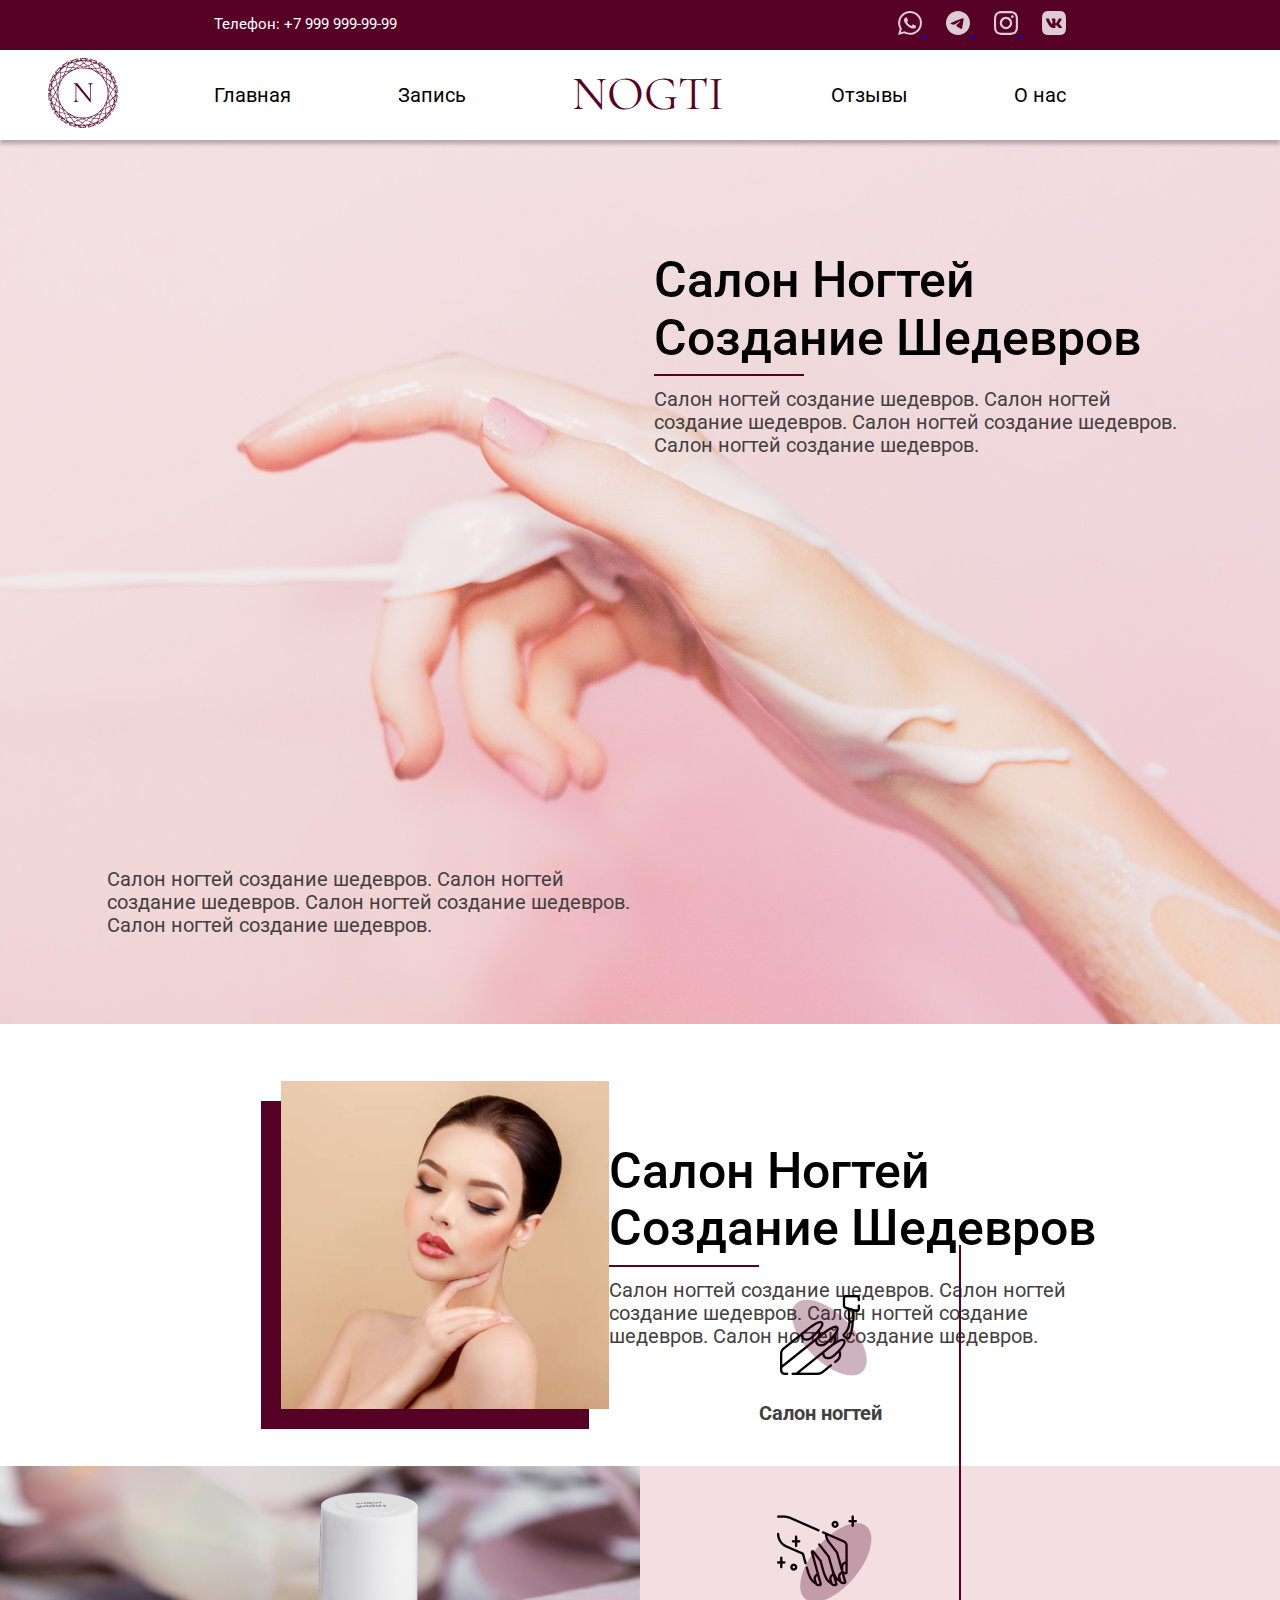
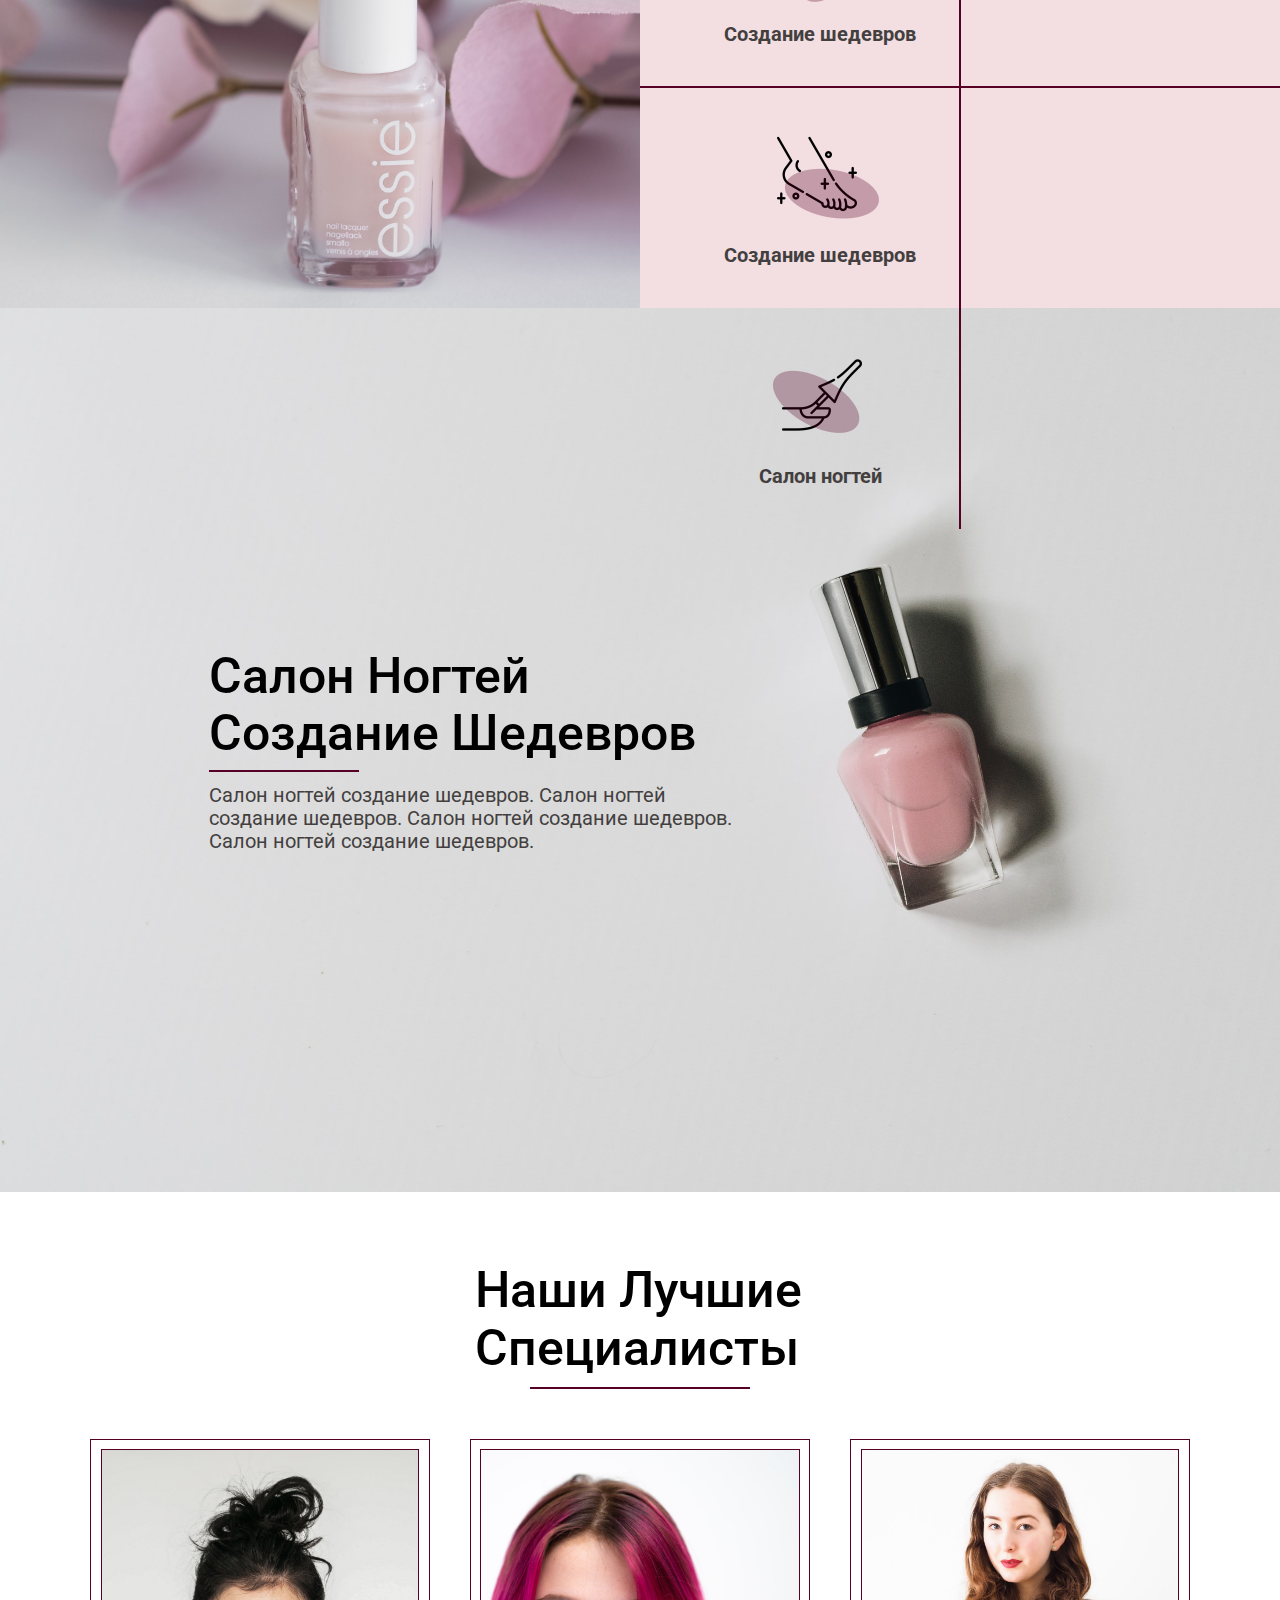
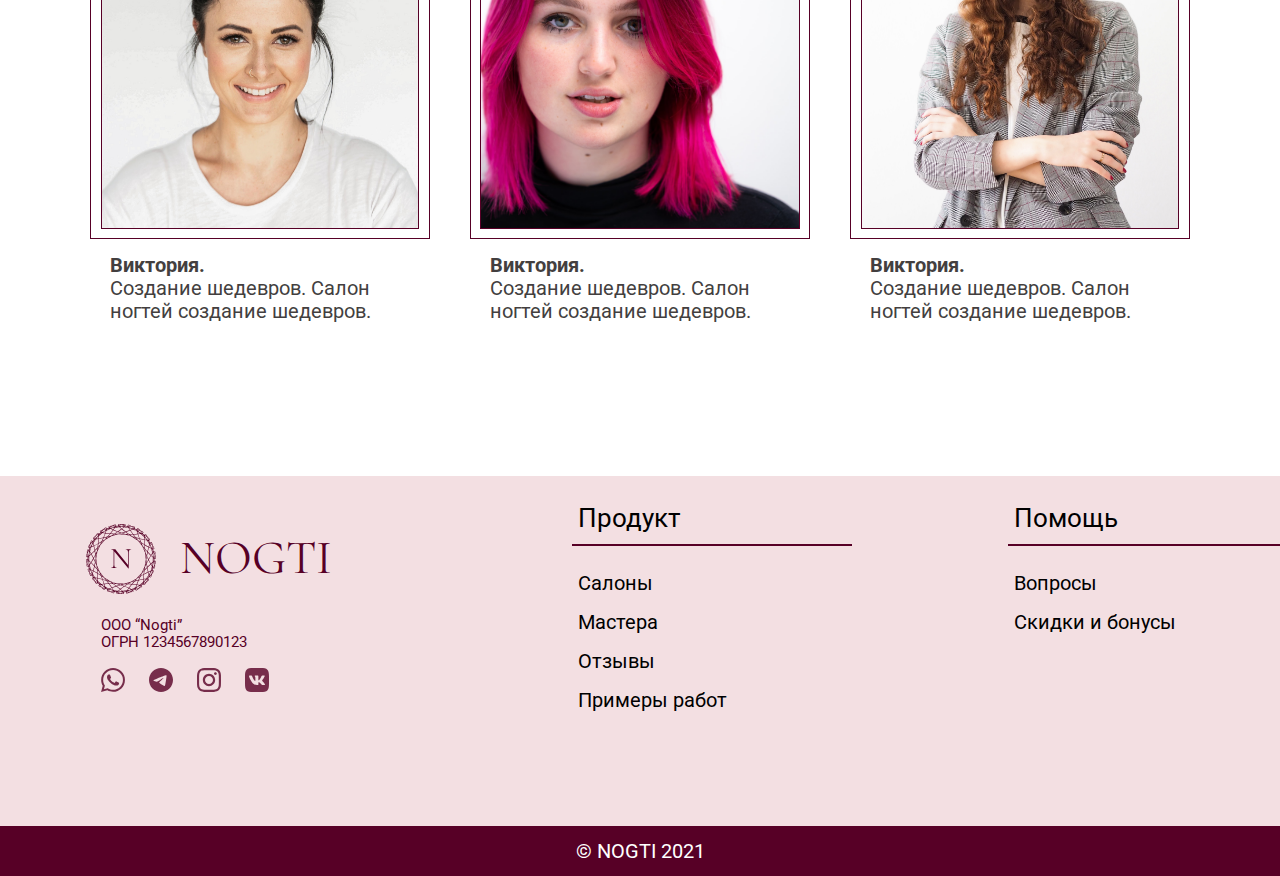
==== index.html @ 4e3c509a "Добавлен футер главной страницы" ====
<!DOCTYPE html>
<html lang="ru">
  <head>
    <meta charset="UTF-8" />
    <meta http-equiv="X-UA-Compartible" content="IE=edge" />
    <meta name="viewport" content="width=device-width, initial-scale=1.0" />
    <title>Fingernails saloon</title>
    <link rel="preconnect" href="https://fonts.googleapis.com" />
    <link rel="preconnect" href="https://fonts.gstatic.com" crossorigin />
    <link
      href="https://fonts.googleapis.com/css2?family=Cormorant+SC&family=Roboto:wght@400;500;700&display=swap"
      rel="stylesheet"
    />
    <link rel="stylesheet" href="css/normalize.css" />
    <link rel="stylesheet" href="css/style.css" />
  </head>
  <body>
    <header class="header container">
      <div class="header-contacts">
        <span class="phone-number">Телефон: +7 999 999-99-99</span>
        <nav class="header-social-links">
          <a href="#" class="header-social-link">
            <img
              src="img/social-links/light-icons/whatsapp.svg"
              alt="What's App"
              class="social-link-icon"
            />
          </a>
          <a href="#" class="header-social-link">
            <img
              src="img/social-links/light-icons/telegram.svg"
              alt="Telegram"
              class="social-link-icon"
            />
          </a>
          <a href="#" class="header-social-link">
            <img
              src="img/social-links/light-icons/instagram.svg"
              alt="Instagram"
              class="social-link-icon"
            />
          </a>
          <a href="#" class="header-social-link">
            <img
              src="img/social-links/light-icons/vkontakte.svg"
              alt="Vkontakte"
              class="social-link-icon"
            />
          </a>
        </nav>
      </div>
      <!-- /.header-contacts -->
      <div class="header-menu">
        <a href="/" class="logo">
          <img src="img/logo/logo.svg" alt="Logo" class="logo-icon" />
        </a>
        <nav class="header-links">
          <a href="#" class="link header-link">Главная</a>
          <a href="#" class="link header-link">Запись</a>
          <a href="#" class="link header-main-link company-logotip">NOGTI</a>
          <a href="#" class="link header-link">Отзывы</a>
          <a href="#" class="link header-link">О нас</a>
        </nav>
      </div>
      <!-- /.header-menu -->
    </header>
    <main class="main container">
      <div class="title1th">
        <section class="title1th-section-left title-info">
          <p class="title-subdescription">
            Салон ногтей создание шедевров. Салон ногтей создание шедевров.
            Салон ногтей создание шедевров. Салон ногтей создание шедевров.
          </p>
        </section>
        <section class="title1th-section-right title-info">
          <h3 class="title-caption">Салон Ногтей Создание Шедевров</h3>
          <div class="title-delim"></div>
          <p class="title-description">
            Салон ногтей создание шедевров. Салон ногтей создание шедевров.
            Салон ногтей создание шедевров. Салон ногтей создание шедевров.
          </p>
        </section>
      </div>
      <!-- /.title1th -->
      <div class="title2th">
        <img
          src="img/titles/title2th-image.jpg"
          alt="image"
          class="title2th-image"
        />
        <section class="title2th-section-info title-info">
          <h3 class="title-caption">Салон Ногтей Создание Шедевров</h3>
          <div class="title-delim"></div>
          <p class="title-description">
            Салон ногтей создание шедевров. Салон ногтей создание шедевров.
            Салон ногтей создание шедевров. Салон ногтей создание шедевров.
          </p>
        </section>
      </div>
      <!-- /.title2th -->
      <div class="title3th">
        <section class="title3th-section-left"></section>
        <section class="title3th-section-right title3th-services">
          <section class="title3th-service">
            <img
              src="img/services/service1.png"
              alt="image"
              class="title3th-service-image"
            />
            <p class="title3th-service-description">Салон ногтей</p>
          </section>
          <section class="title3th-service">
            <img
              src="img/services/service2.png"
              alt="image"
              class="title3th-service-image"
            />
            <p class="title3th-service-description">Создание шедевров</p>
          </section>
          <section class="title3th-service">
            <img
              src="img/services/service3.png"
              alt="image"
              class="title3th-service-image"
            />
            <p class="title3th-service-description">Создание шедевров</p>
          </section>
          <section class="title3th-service">
            <img
              src="img/services/service4.png"
              alt="image"
              class="title3th-service-image"
            />
            <p class="title3th-service-description">Салон ногтей</p>
          </section>
          <div class="title3th-delim-vertical"></div>
          <div class="title3th-delim-horizontal"></div>
        </section>
      </div>
      <!-- /.title3th -->
      <div class="title4th">
        <section class="title4th-section-info title-info">
          <h3 class="title-caption">Салон Ногтей Создание Шедевров</h3>
          <div class="title-delim"></div>
          <p class="title-description">
            Салон ногтей создание шедевров. Салон ногтей создание шедевров.
            Салон ногтей создание шедевров. Салон ногтей создание шедевров.
          </p>
        </section>
      </div>
      <!-- /.title4th -->
      <div class="title-specialists">
        <h3 class="title-specialists-caption">Наши Лучшие Специалисты</h3>
        <div class="title-specialists-delim"></div>
        <div class="specialist-cards-wrapper">
          <div class="specialist-cards">
            <section class="specialist-card">
              <div class="card-image-border">
                <img
                  src="img/specialists/specialist1.jpg"
                  alt="specialist photo"
                  class="card-image"
                />
              </div>
              <p class="card-caption">Виктория.</p>
              <p class="card-description">
                Создание шедевров. Салон ногтей создание шедевров.
              </p>
            </section>
            <section class="specialist-card">
              <div class="card-image-border">
                <img
                  src="img/specialists/specialist2.jpg"
                  alt="specialist photo"
                  class="card-image"
                />
              </div>
              <p class="card-caption">Виктория.</p>
              <p class="card-description">
                Создание шедевров. Салон ногтей создание шедевров.
              </p>
            </section>
            <section class="specialist-card">
              <div class="card-image-border">
                <img
                  src="img/specialists/specialist3.jpg"
                  alt="specialist photo"
                  class="card-image"
                />
              </div>
              <p class="card-caption">Виктория.</p>
              <p class="card-description">
                Создание шедевров. Салон ногтей создание шедевров.
              </p>
            </section>
          </div>
        </div>
      </div>
      <!-- /.title-specialists -->
    </main>
    <footer class="container">
      <div class="footer-main">
        <div class="about-company">
          <div class="logos">
            <img src="img/logo/logo.svg" alt="Logo" class="logo-icon" />
            <span class="footer-company-logotip company-logotip">NOGTI</a>
          </div>
          <div class="company-info">
            <span class="company-name">ООО “Nogti”</span>
            <span class="registration-number">ОГРН 1234567890123</span>
          </div>
          <nav class="footer-social-links">
            <a href="#" class="footer-social-link link">
              <img
                src="img/social-links/dark-icons/whatsapp.svg"
                alt="What's App"
                class="social-link-icon"
              />
            </a>
            <a href="#" class="footer-social-link link">
              <img
                src="img/social-links/dark-icons/telegram.svg"
                alt="Telegram"
                class="social-link-icon"
              />
            </a>
            <a href="#" class="footer-social-link link">
              <img
                src="img/social-links/dark-icons/instagram.svg"
                alt="Instagram"
                class="social-link-icon"
              />
            </a>
            <a href="#" class="footer-social-link link">
              <img
                src="img/social-links/dark-icons/vkontakte.svg"
                alt="Vkontakte"
                class="social-link-icon"
              />
            </a>
          </nav>
        </div>
        <div class="footer-nav-wrapper">
          <div class="footer-nav-block">
            <span class="footer-nav-title">Продукт</span>
            <div class="footer-nav-delim"></div>
            <nav class="footer-nav-links">
              <a href="#" class="footer-nav-link link">Салоны</a>
              <a href="#" class="footer-nav-link link">Мастера</a>
              <a href="#" class="footer-nav-link link">Отзывы</a>
              <a href="#" class="footer-nav-link link">Примеры работ</a>
            </nav>
          </div>
          <div class="footer-nav-block">
            <span class="footer-nav-title">Помощь</span>
            <div class="footer-nav-delim"></div>
            <nav class="footer-nav-links">
              <a href="#" class="footer-nav-link link">Вопросы</a>
              <a href="#" class="footer-nav-link link">Скидки и бонусы</a>
            </nav>
          </div>
        </div>
        <!-- /.footer-nav-wrapper -->
      </div>
      <!-- /.footer-main -->
      <div class="footer-licence">
        <span class="footer-licence-text">© NOGTI 2021</span>
      </div>
    </footer>
    <!-- /.footer -->
  </body>
</html>
---- css/style.css ----
* {
  box-sizing: border-box;
}
.container {
  max-width: 1440px;
  margin: auto;
}

.header-contacts {
  height: 50px;
  background-color: #570026;
  padding-left: 214px;
  padding-right: 214px;
  display: flex;
  align-items: center;
  justify-content: space-between;
}
.phone-number {
  font-family: Roboto;
  font-style: normal;
  font-weight: normal;
  font-size: 15px;
  color: #ffffff;
}
.header-social-links {
  margin-right: -20px;
}
.header-social-link {
  margin-right: 20px;
}

.header-menu {
  height: 90px;
  background-color: #ffffff;
  display: flex;
  align-items: center;
  box-shadow: 0px 4px 4px rgba(0, 0, 0, 0.25);
  position: relative;
  z-index: 3;
}
.logo {
  position: absolute;
  left: 48px;
}
.header-links {
  position: absolute;
  right: 214px;
  left: 214px;
  display: flex;
  align-items: center;
  justify-content: space-between;
}
.link {
  text-decoration: none;
}
.header-link {
  font-family: Roboto;
  font-style: normal;
  font-weight: normal;
  font-size: 20px;
  color: #000000;
}
.header-main-link {
  font-family: Cormorant SC;
  font-style: normal;
  font-weight: normal;
  font-size: 48px;
  color: #570026;
}

.title-info {
  max-width: 540px;
}
.title-caption {
  margin-top: 0;
  margin-bottom: 7px;
  font-family: Roboto;
  font-style: normal;
  font-weight: 500;
  font-size: 50px;
  color: #000000;
}
.title-description {
  margin-top: 12px;
  margin-bottom: 0;
  font-family: Roboto;
  font-style: normal;
  font-weight: normal;
  font-size: 20px;
  color: #433f3f;
}
.title-subdescription {
  margin-top: 0;
  margin-bottom: 0;
  font-family: Roboto;
  font-style: normal;
  font-weight: normal;
  font-size: 20px;
  color: #433f3f;
}
.title-delim {
  width: 150px;
  height: 2px;
  background: #570026;
}
.title1th {
  height: 884px;
  background: url(../img/titles/title1th.jpg);
  background-repeat: no-repeat;
  background-size: cover;
  position: relative;
}
.title1th-section-left {
  height: 69px;
  position: absolute;
  left: 107px;
  bottom: 87px;
}
.title1th-section-right {
  height: 208px;
  position: absolute;
  right: 86px;
  top: 112px;
}
.title2th {
  height: 442px;
  background: #ffffff;
  display: flex;
  align-items: center;
}
.title2th-image {
  margin-left: 281px;
  margin-right: auto;
  box-shadow: -20px 20px 0px #570026;
}
.title2th-section-info {
  margin-left: auto;
  margin-right: 150px;
}
.title3th {
  height: 442px;
  display: flex;
  align-items: center;
  background: #f3dfe2;
}
.title3th-section-left {
  width: 720px;
  height: 100%;
  background: url(../img/titles/title3th-image.jpg);
  background-repeat: no-repeat;
  background-size: cover;
}
.title3th-section-right {
  width: 720px;
  position: relative;
}
.title3th-services {
  display: flex;
  flex-wrap: wrap;
}
.title3th-service {
  width: 360px;
  height: 221px;
  text-align: center;
}
.title3th-service-description {
  margin-top: 5px;
  margin-bottom: 0;
  font-family: Roboto;
  font-style: normal;
  font-weight: bold;
  font-size: 20px;
  line-height: 23px;
  color: #433f3f;
}
.title3th-service-image {
  width: 129px;
  margin-top: 32px;
}
.title3th-delim-vertical {
  position: absolute;
  width: 2px;
  height: 100%;
  top: 0;
  left: calc(50% - 1px);
  background: #570026;
}
.title3th-delim-horizontal {
  position: absolute;
  width: 100%;
  height: 2px;
  top: calc(50% - 1px);
  left: 0;
  background: #570026;
}
.title4th {
  height: 884px;
  background: url(../img/titles/title4th.jpg);
  background-repeat: no-repeat;
  background-size: cover;
  display: flex;
  align-items: center;
}
.title4th-section-info {
  margin-left: 209px;
}

.title-specialists {
  padding-top: 70px;
  height: 884px;
  background: #ffffff;
}
.title-specialists-caption {
  margin-left: auto;
  margin-right: auto;
  margin-top: 0;
  margin-bottom: 0;
  width: 330px;
  font-family: Roboto;
  font-style: normal;
  font-weight: 500;
  font-size: 50px;
  color: #000000;
}
.title-specialists-delim {
  margin-left: auto;
  margin-right: auto;
  margin-top: 10px;
  margin-bottom: 0;
  width: 220px;
  height: 2px;
  background: #570026;
}
.specialist-cards-wrapper {
  margin-left: 0;
  margin-top: 50px;
  display: flex;
  justify-content: center;
}
.specialist-cards {
  margin-left: -40px;
  display: flex;
}
.specialist-card {
  margin-left: 40px;
  width: 340px;
  height: 480px;
}
.card-image-border {
  margin-left: auto;
  margin-right: auto;
  width: 340px;
  height: 400px;
  border: 1px solid #570026;
  display: flex;
  align-items: center;
  justify-content: center;
}
.card-image {
  margin: 10px;
  width: 320px;
  height: 380px;
  border: 1px solid #570026;
  object-fit: cover;
}
.card-caption {
  margin-left: 20px;
  margin-top: 15px;
  margin-bottom: 0;
  font-family: Roboto;
  font-style: normal;
  font-weight: bold;
  font-size: 20px;
  color: #433f3f;
}
.card-description {
  margin-left: 20px;
  margin-top: 0;
  font-family: Roboto;
  font-style: normal;
  font-weight: normal;
  font-size: 20px;
  color: #433f3f;
}

.footer-main {
  height: 350px;
  background: #f3dfe2;
  display: flex;
  align-items: center;
}

.about-company {
  margin-left: 86px;
  padding-top: 48px;
  width: 250px;
  height: 100%;
}

.logos {
  display: flex;
  align-items: center;
}

.footer-company-logotip {
  margin-left: 24px;
  font-family: Cormorant SC;
  font-style: normal;
  font-weight: normal;
  font-size: 48px;
  color: #570026;
}

.company-info {
  margin-left: 15px;
  margin-top: 23px;
  display: grid;
  font-family: Roboto;
  font-style: normal;
  font-weight: normal;
  font-size: 15px;
  color: #570026;
}

.footer-social-links {
  margin-left: -5px;
  margin-top: 16px;
}

.footer-social-link {
  margin-left: 20px;
}

.footer-nav-wrapper {
  padding-left: 94px;
  padding-top: 28px;
  width: 100%;
  height: 100%;
  display: flex;
}

.footer-nav-block {
  margin-left: 136px;
}

.footer-nav-links {
  display: grid;
}

.footer-nav-title {
  margin-left: 16px;
  font-family: Roboto;
  font-style: normal;
  font-weight: normal;
  font-size: 26px;
  color: #000000;
}

.footer-nav-delim {
  margin: 10px;
  width: 280px;
  height: 2px;
  background: #570026;
}

.footer-nav-link {
  margin-left: 16px;
  margin-top: 16px;
  font-family: Roboto;
  font-style: normal;
  font-weight: normal;
  font-size: 20px;
  color: #000000;
}

.footer-licence {
  height: 50px;
  background: #570026;
  display: flex;
  align-items: center;
}

.footer-licence-text {
  margin: auto;
  font-family: Roboto;
  font-style: normal;
  font-weight: normal;
  font-size: 20px;
  color: #ffffff;
}
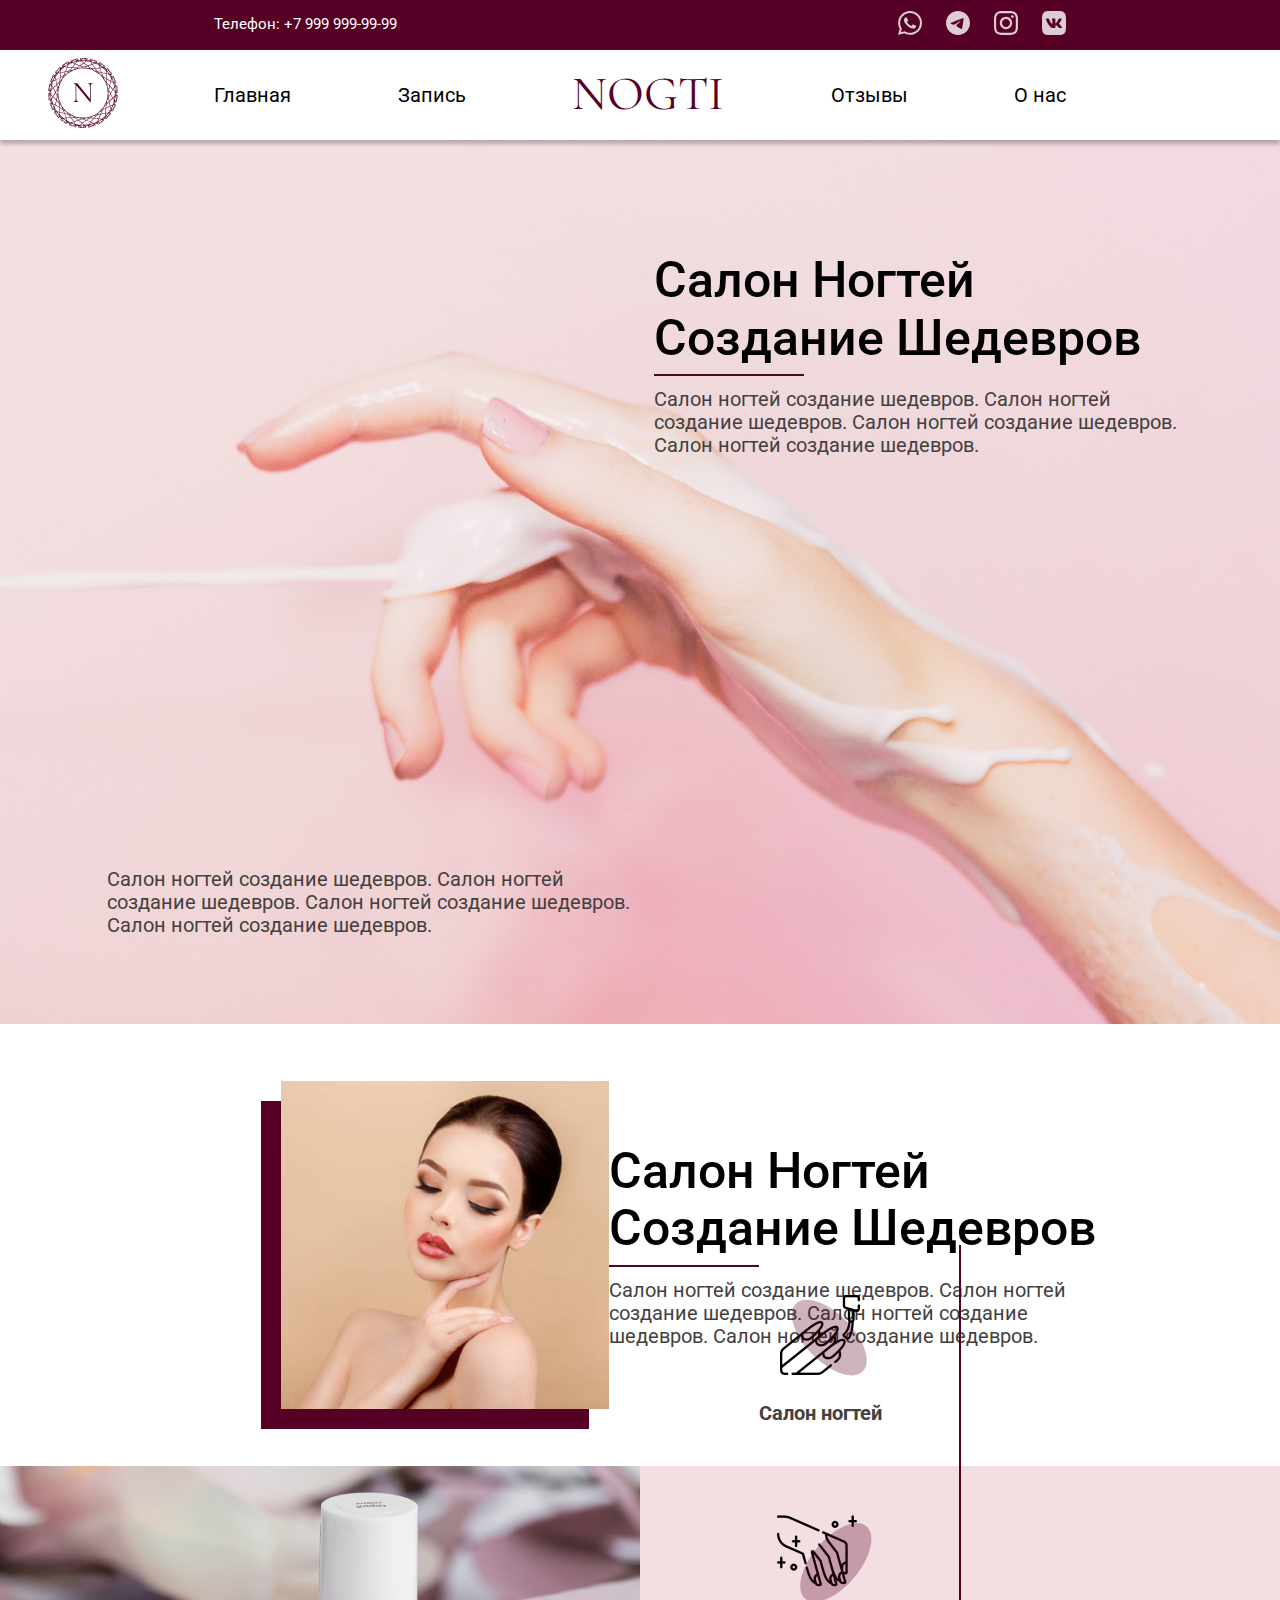
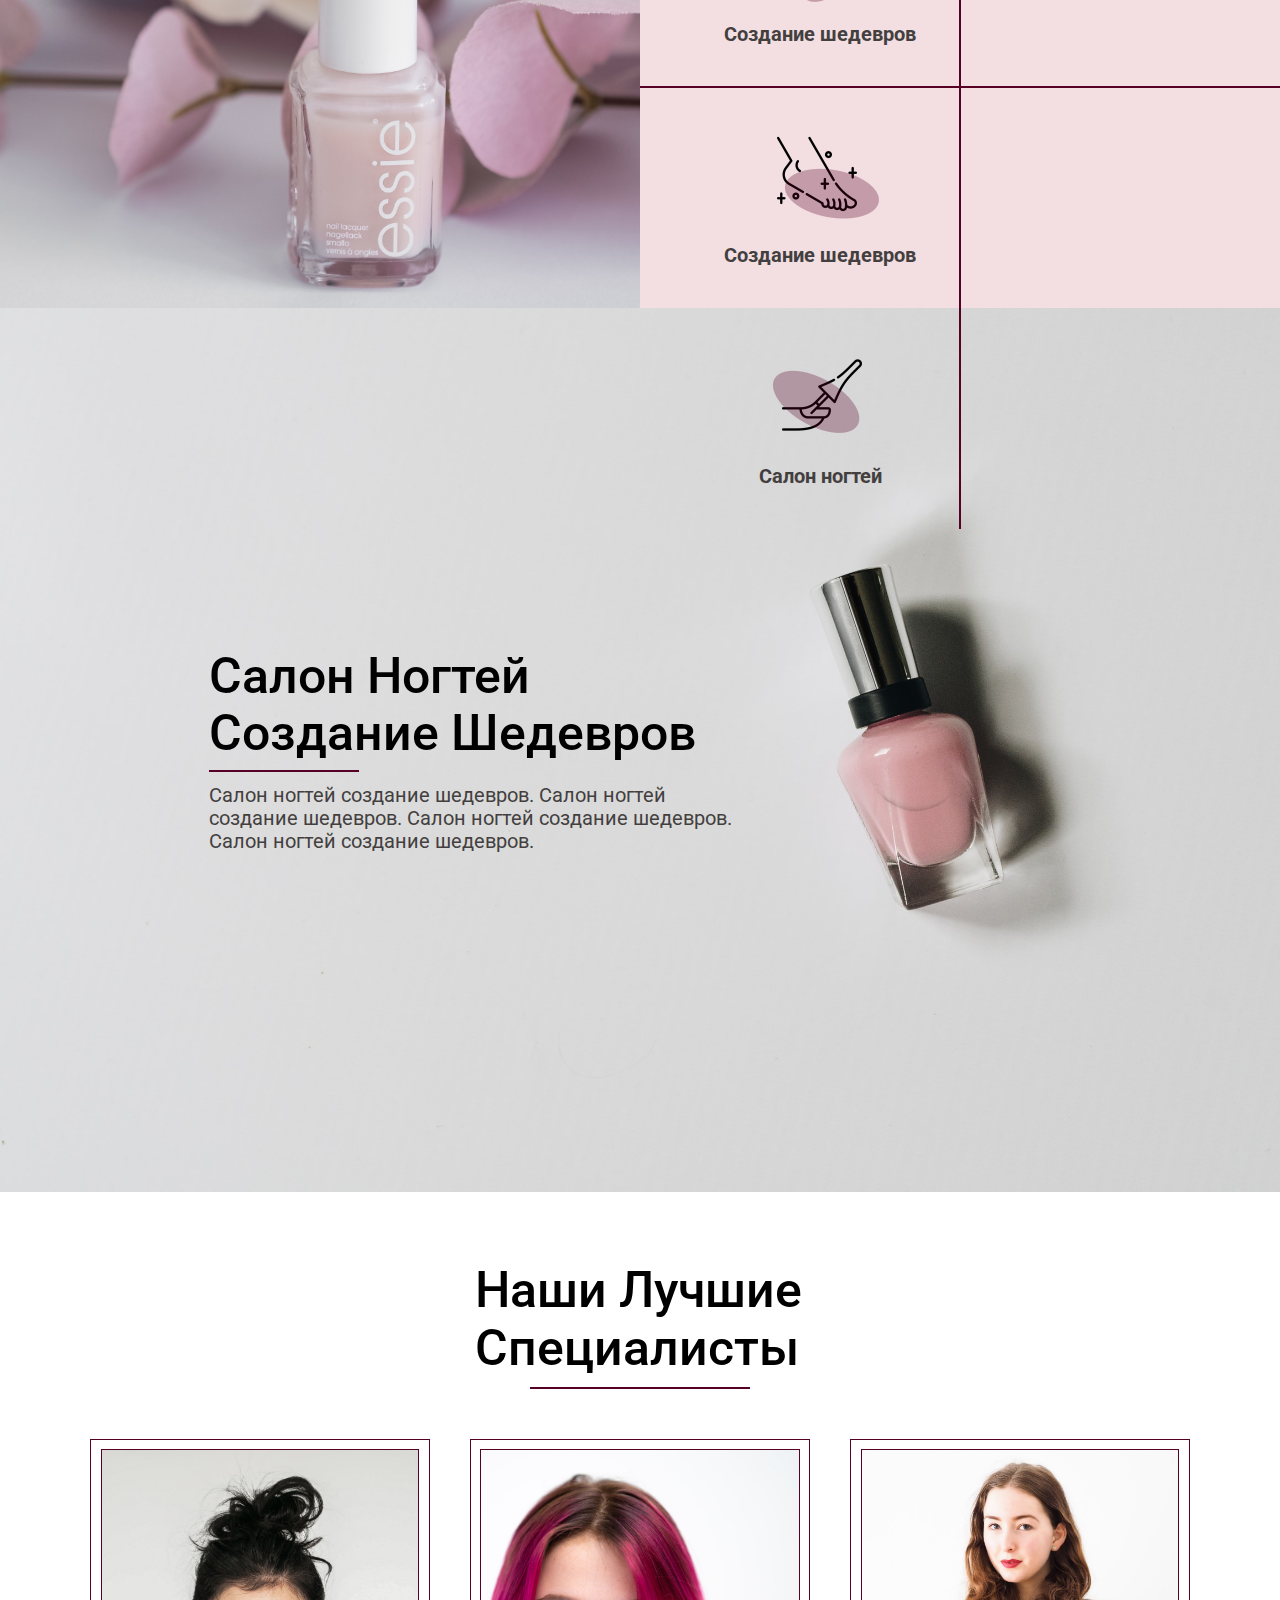
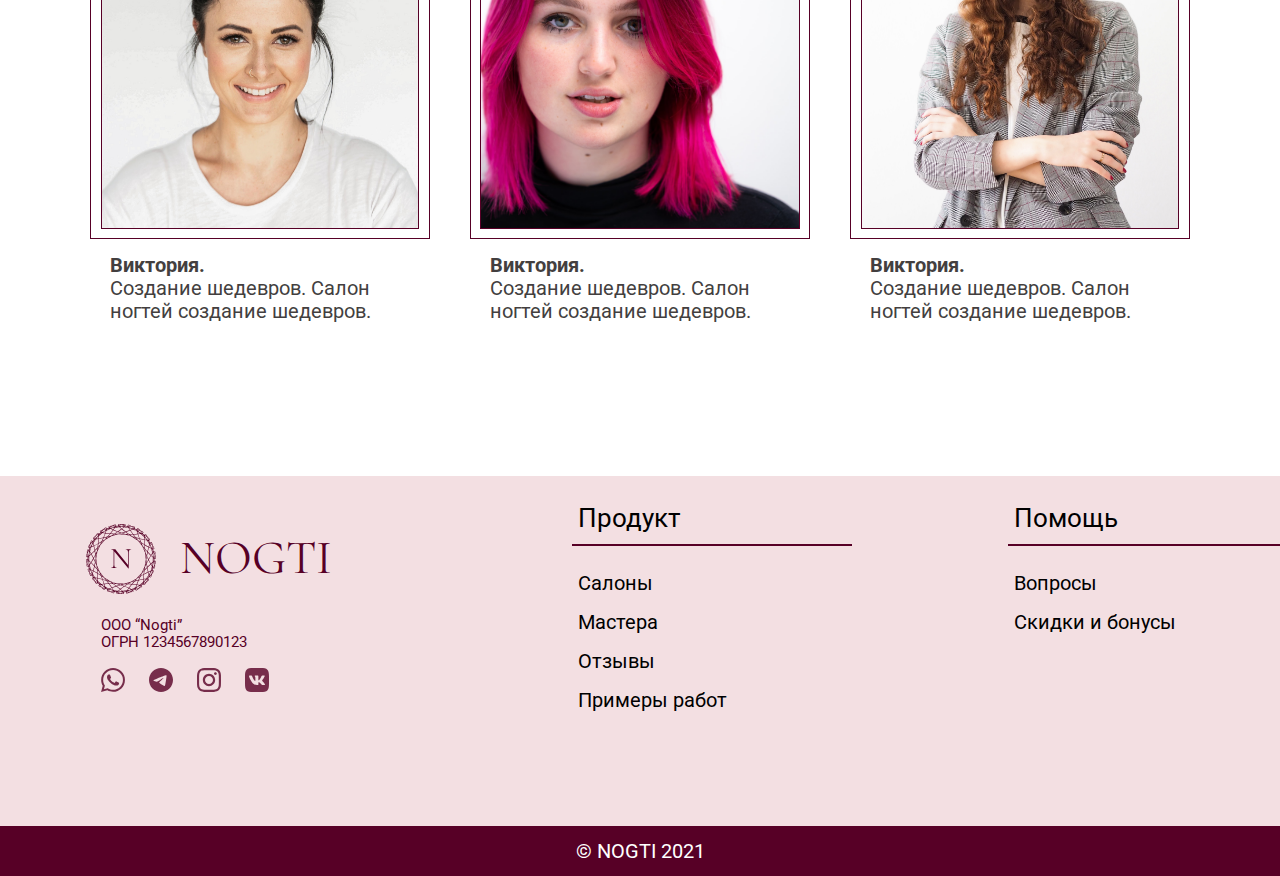
==== commit 0d1d2e0d: "Добавлены пустые версии запланированных страниц" ====
--- a/index.html
+++ b/index.html
@@ -19,28 +19,28 @@
       <div class="header-contacts">
         <span class="phone-number">Телефон: +7 999 999-99-99</span>
         <nav class="header-social-links">
-          <a href="#" class="header-social-link">
+          <a href="#" class="header-social-link link">
             <img
               src="img/social-links/light-icons/whatsapp.svg"
               alt="What's App"
               class="social-link-icon"
             />
           </a>
-          <a href="#" class="header-social-link">
+          <a href="#" class="header-social-link link">
             <img
               src="img/social-links/light-icons/telegram.svg"
               alt="Telegram"
               class="social-link-icon"
             />
           </a>
-          <a href="#" class="header-social-link">
+          <a href="#" class="header-social-link link">
             <img
               src="img/social-links/light-icons/instagram.svg"
               alt="Instagram"
               class="social-link-icon"
             />
           </a>
-          <a href="#" class="header-social-link">
+          <a href="#" class="header-social-link link">
             <img
               src="img/social-links/light-icons/vkontakte.svg"
               alt="Vkontakte"
@@ -55,10 +55,10 @@
           <img src="img/logo/logo.svg" alt="Logo" class="logo-icon" />
         </a>
         <nav class="header-links">
-          <a href="#" class="link header-link">Главная</a>
-          <a href="#" class="link header-link">Запись</a>
-          <a href="#" class="link header-main-link company-logotip">NOGTI</a>
-          <a href="#" class="link header-link">Отзывы</a>
+          <a href="/" class="link header-link">Главная</a>
+          <a href="/appointment.html" class="link header-link">Запись</a>
+          <a href="/" class="link header-main-link company-logotip">NOGTI</a>
+          <a href="/reviews.html" class="link header-link">Отзывы</a>
           <a href="#" class="link header-link">О нас</a>
         </nav>
       </div>
@@ -247,7 +247,7 @@
             <nav class="footer-nav-links">
               <a href="#" class="footer-nav-link link">Салоны</a>
               <a href="#" class="footer-nav-link link">Мастера</a>
-              <a href="#" class="footer-nav-link link">Отзывы</a>
+              <a href="/reviews.html" class="footer-nav-link link">Отзывы</a>
               <a href="#" class="footer-nav-link link">Примеры работ</a>
             </nav>
           </div>
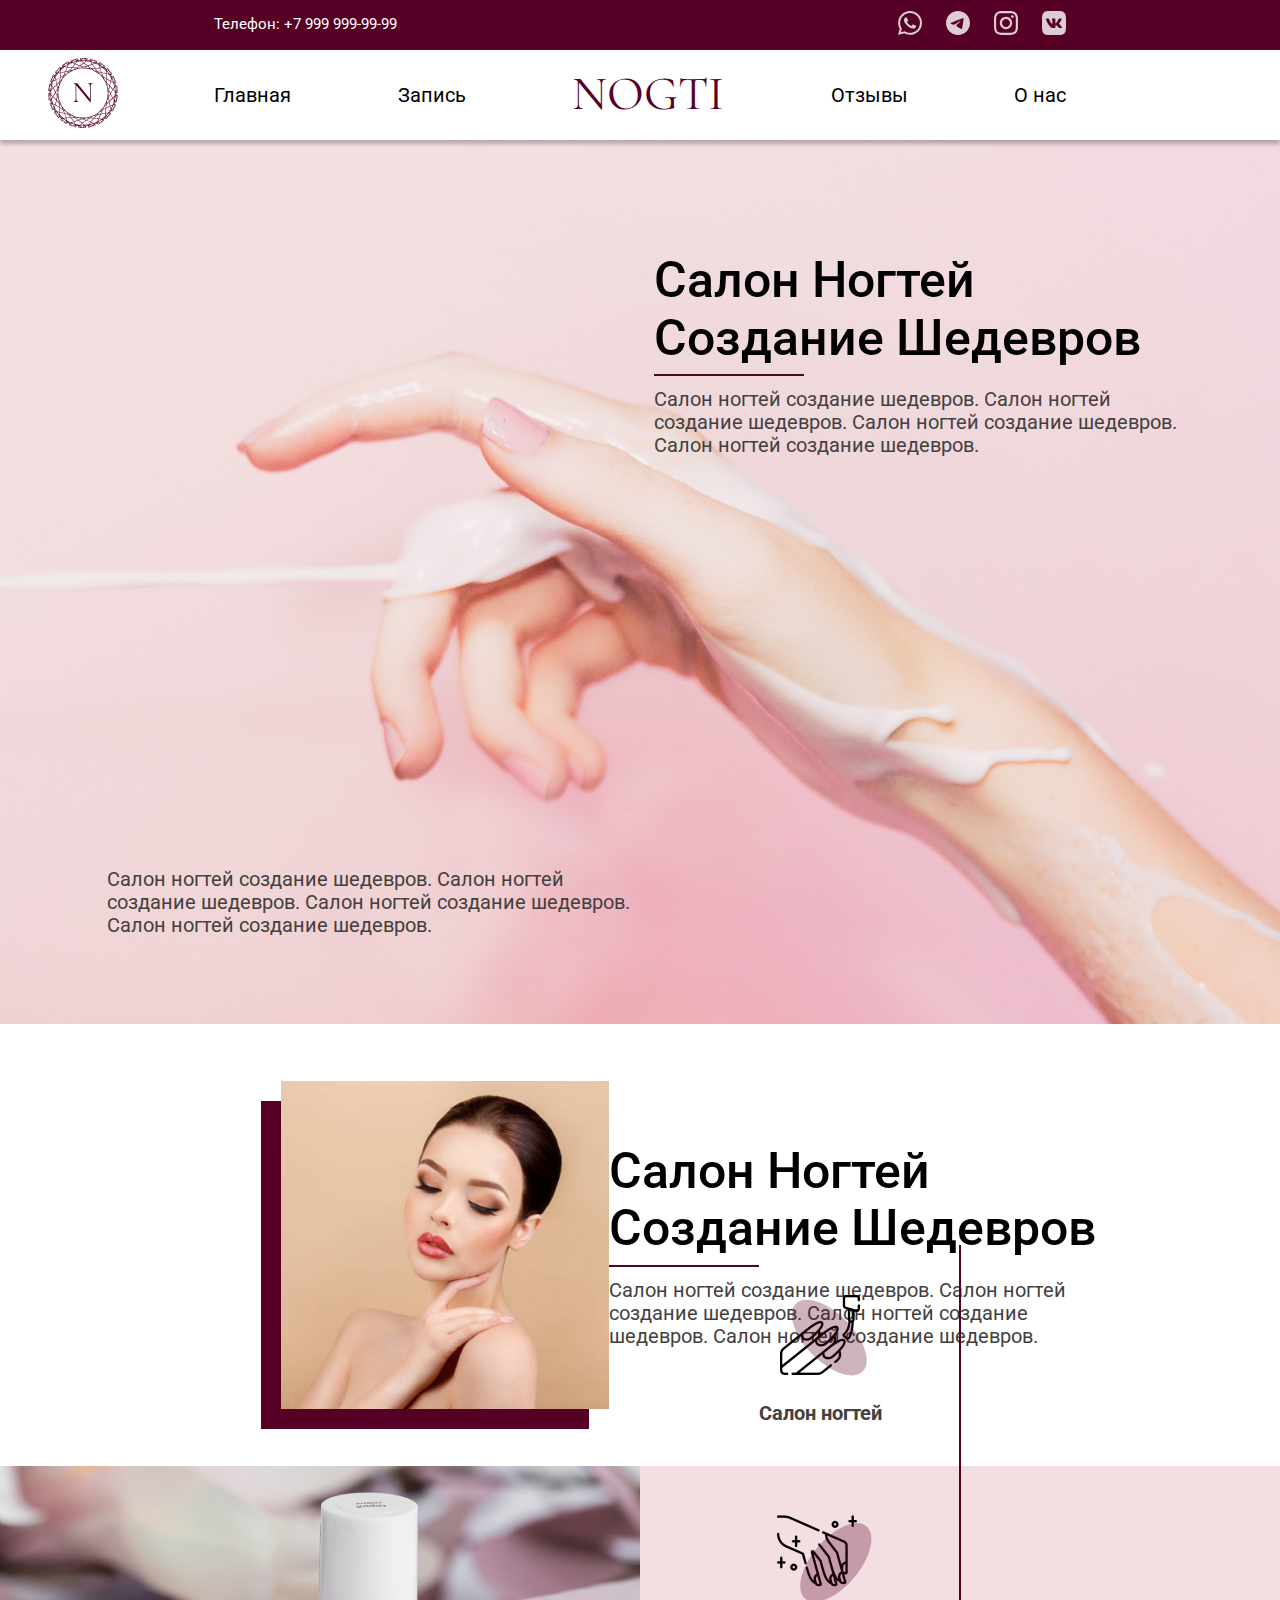
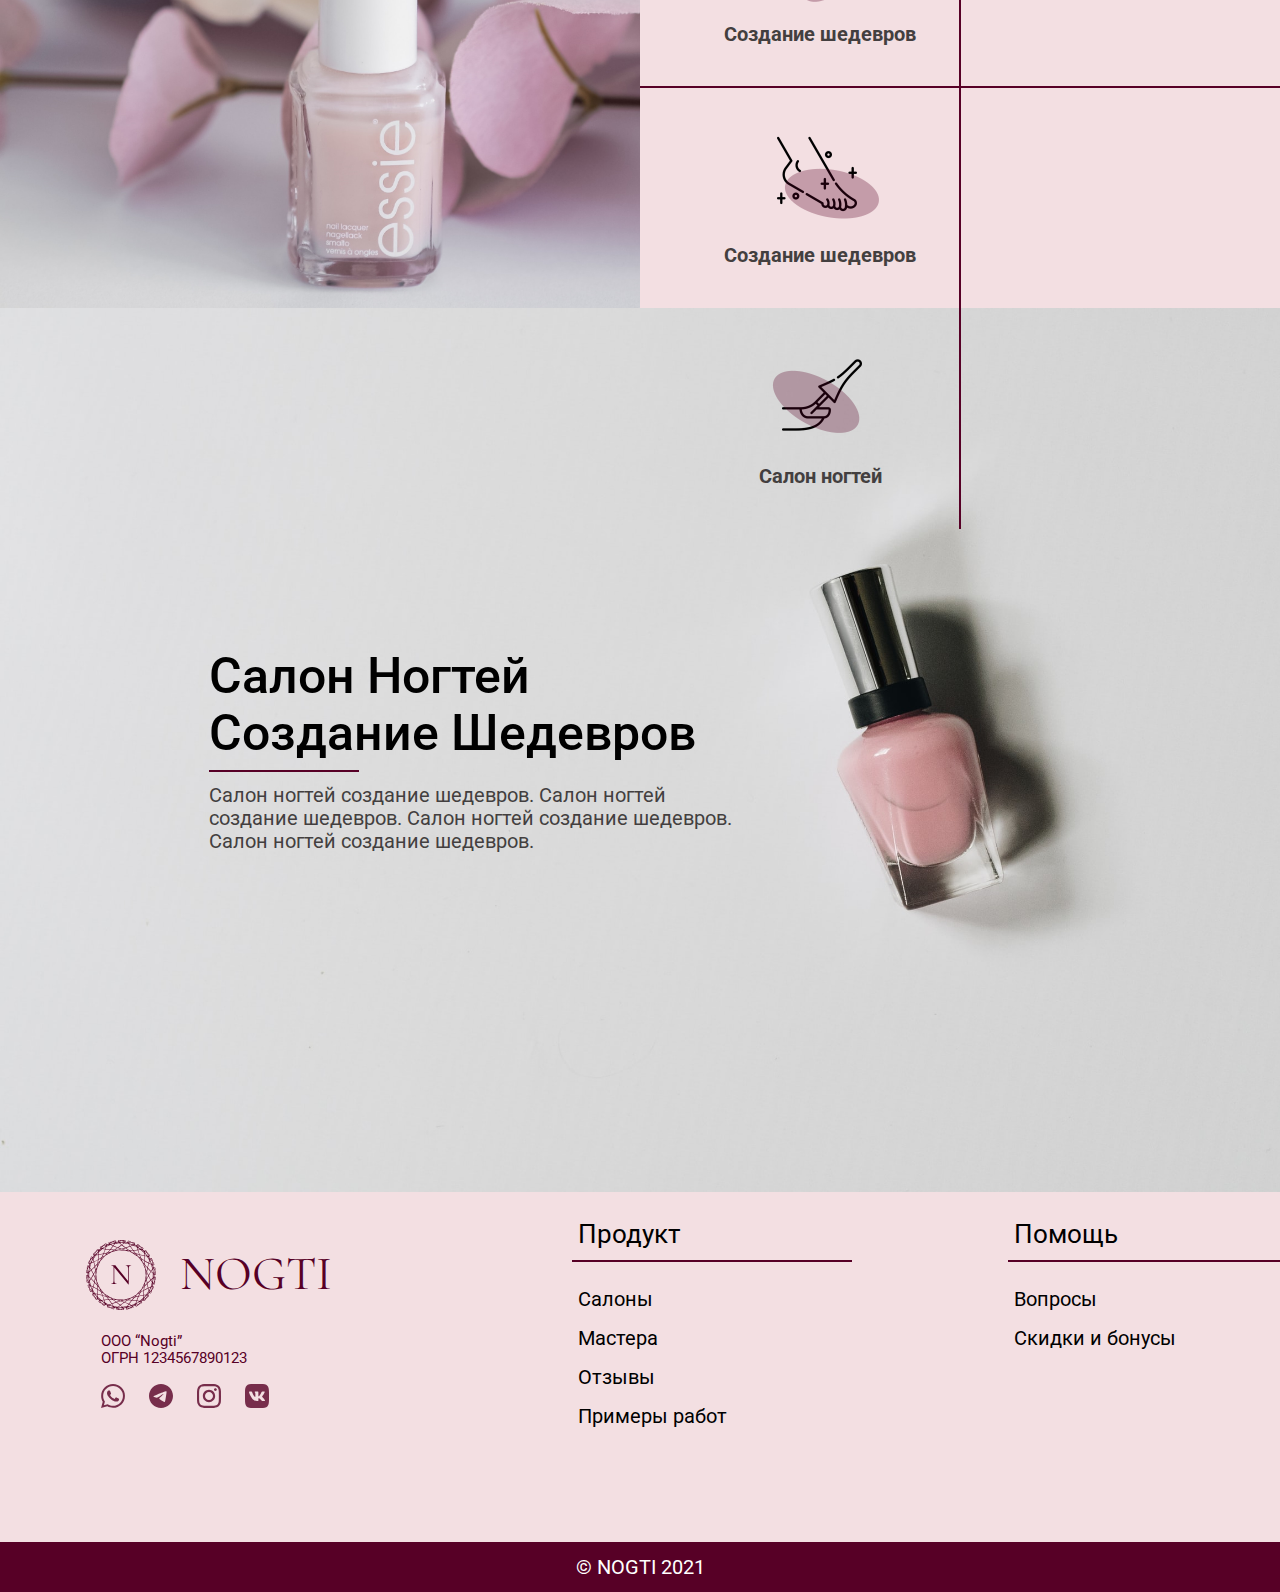
==== commit 63c52788: "Добавлена страница "о нас" Изменен фон главной страницы Перенесен блок со специалистами с главной ст" ====
--- a/index.html
+++ b/index.html
@@ -59,7 +59,7 @@
           <a href="/appointment.html" class="link header-link">Запись</a>
           <a href="/" class="link header-main-link company-logotip">NOGTI</a>
           <a href="/reviews.html" class="link header-link">Отзывы</a>
-          <a href="#" class="link header-link">О нас</a>
+          <a href="/about.html" class="link header-link">О нас</a>
         </nav>
       </div>
       <!-- /.header-menu -->
@@ -149,54 +149,6 @@
         </section>
       </div>
       <!-- /.title4th -->
-      <div class="title-specialists">
-        <h3 class="title-specialists-caption">Наши Лучшие Специалисты</h3>
-        <div class="title-specialists-delim"></div>
-        <div class="specialist-cards-wrapper">
-          <div class="specialist-cards">
-            <section class="specialist-card">
-              <div class="card-image-border">
-                <img
-                  src="img/specialists/specialist1.jpg"
-                  alt="specialist photo"
-                  class="card-image"
-                />
-              </div>
-              <p class="card-caption">Виктория.</p>
-              <p class="card-description">
-                Создание шедевров. Салон ногтей создание шедевров.
-              </p>
-            </section>
-            <section class="specialist-card">
-              <div class="card-image-border">
-                <img
-                  src="img/specialists/specialist2.jpg"
-                  alt="specialist photo"
-                  class="card-image"
-                />
-              </div>
-              <p class="card-caption">Виктория.</p>
-              <p class="card-description">
-                Создание шедевров. Салон ногтей создание шедевров.
-              </p>
-            </section>
-            <section class="specialist-card">
-              <div class="card-image-border">
-                <img
-                  src="img/specialists/specialist3.jpg"
-                  alt="specialist photo"
-                  class="card-image"
-                />
-              </div>
-              <p class="card-caption">Виктория.</p>
-              <p class="card-description">
-                Создание шедевров. Салон ногтей создание шедевров.
-              </p>
-            </section>
-          </div>
-        </div>
-      </div>
-      <!-- /.title-specialists -->
     </main>
     <footer class="container">
       <div class="footer-main">
--- a/css/style.css
+++ b/css/style.css
@@ -1,5 +1,8 @@
 * {
   box-sizing: border-box;
+}
+body {
+  background-color: #e5e5e5;
 }
 .container {
   max-width: 1440px;
@@ -208,7 +211,7 @@
 .title-specialists {
   padding-top: 70px;
   height: 884px;
-  background: #ffffff;
+  background: #e5e5e5;
 }
 .title-specialists-caption {
   margin-left: auto;
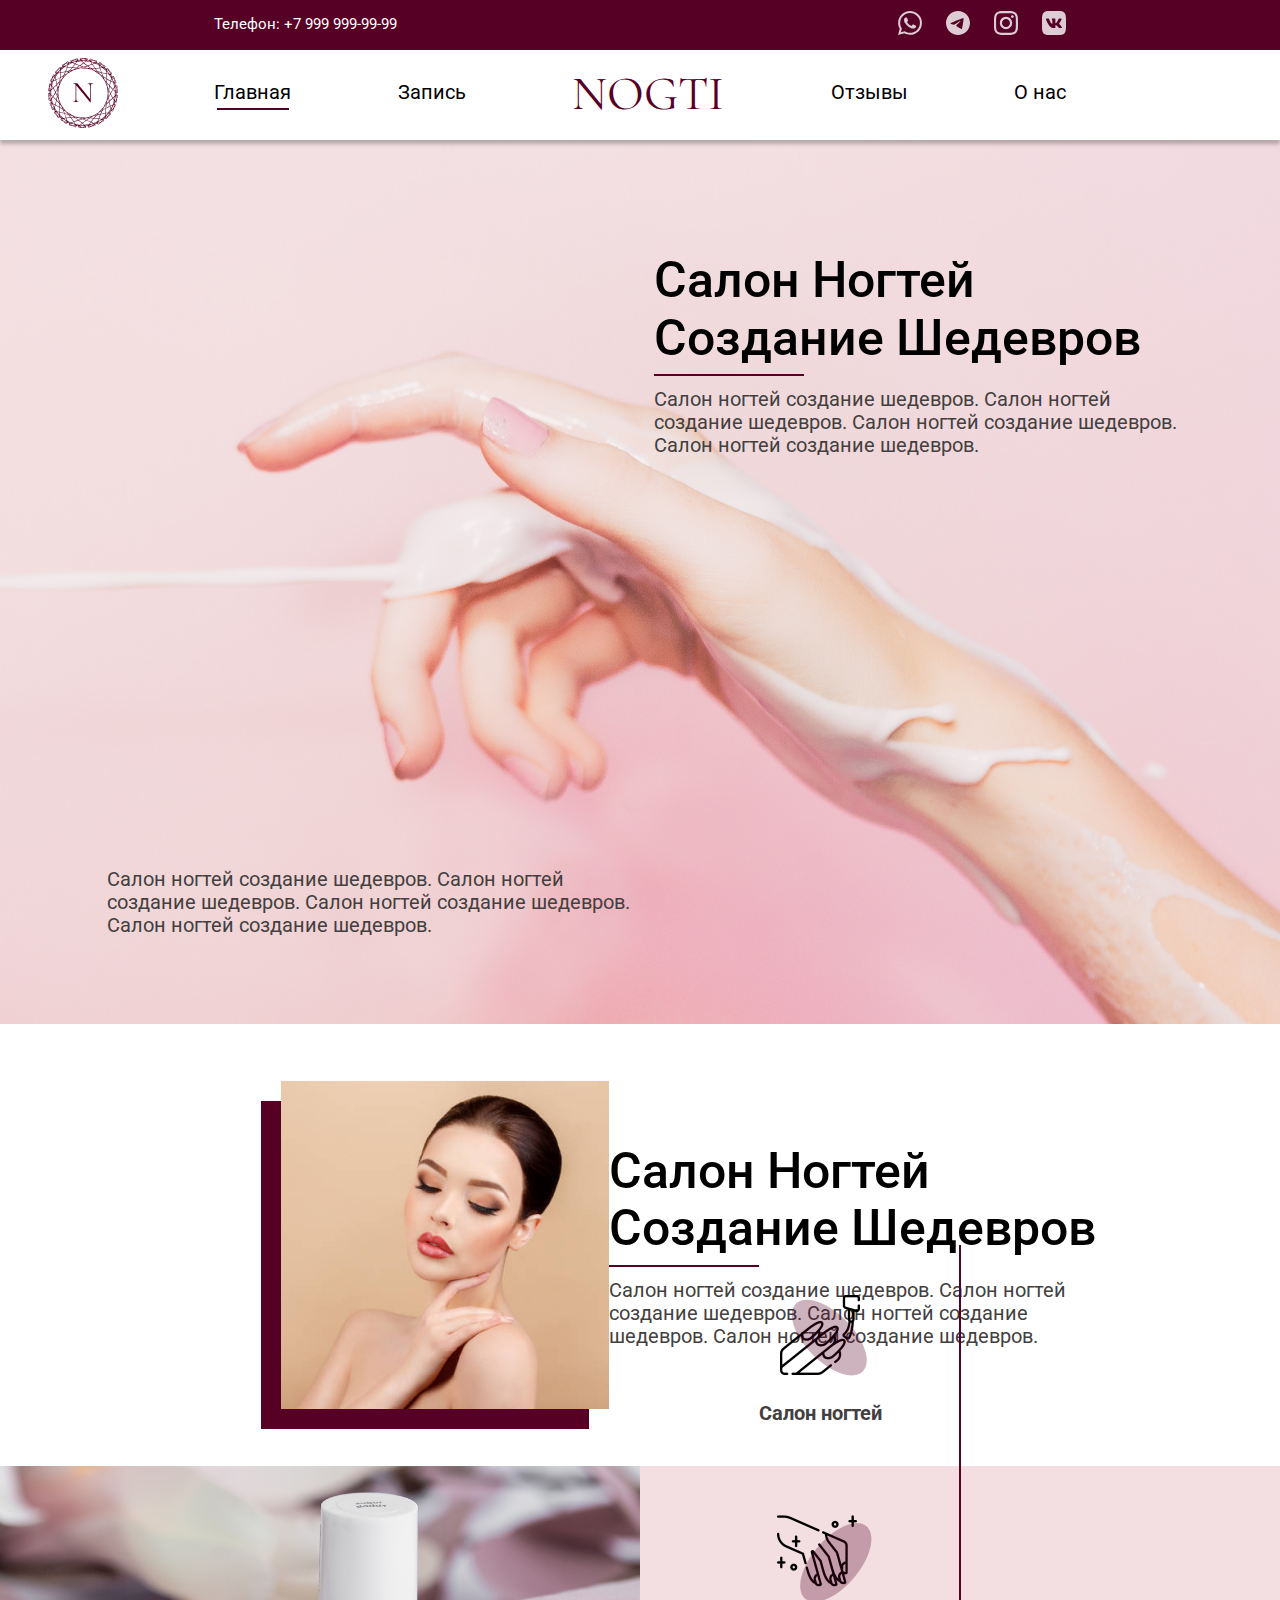
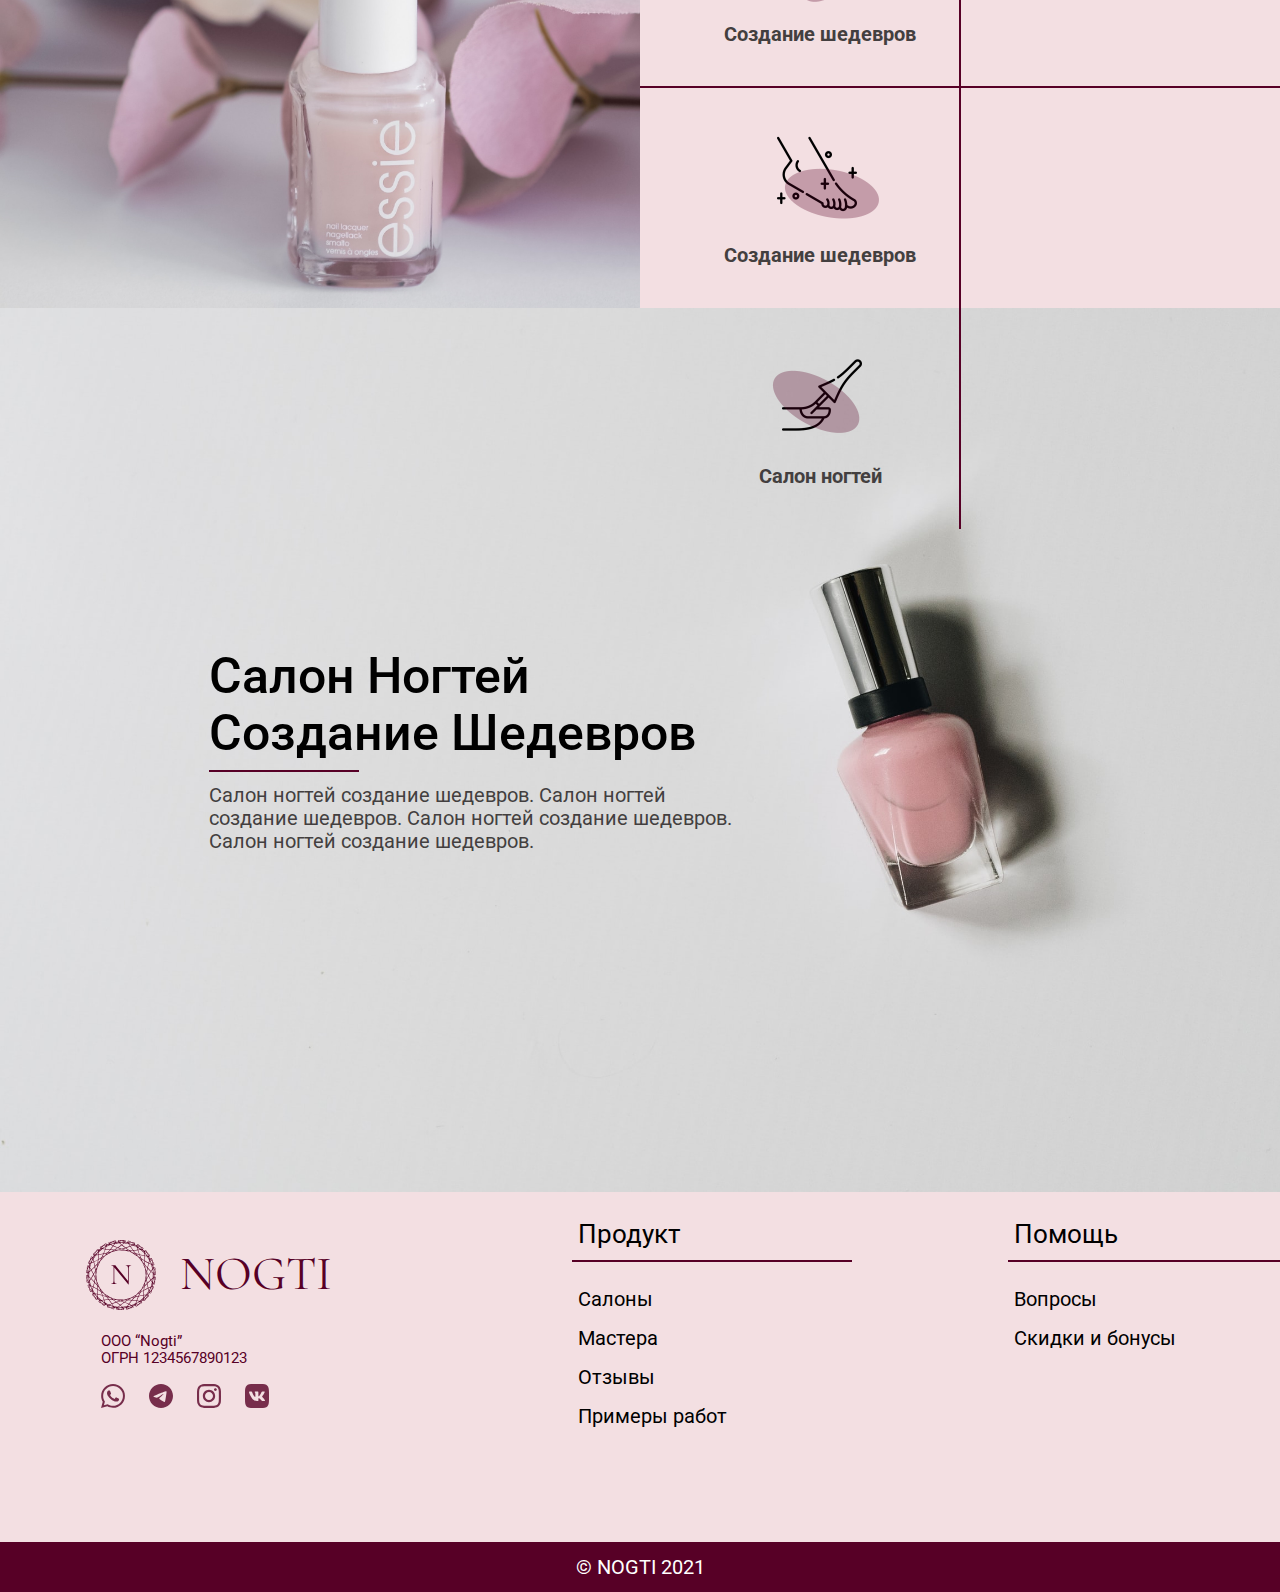
==== commit 58f88cb3: "Добавлен индикатор открытой страницы в шапке" ====
--- a/index.html
+++ b/index.html
@@ -55,11 +55,25 @@
           <img src="img/logo/logo.svg" alt="Logo" class="logo-icon" />
         </a>
         <nav class="header-links">
-          <a href="/" class="link header-link">Главная</a>
-          <a href="/appointment.html" class="link header-link">Запись</a>
-          <a href="/" class="link header-main-link company-logotip">NOGTI</a>
-          <a href="/reviews.html" class="link header-link">Отзывы</a>
-          <a href="/about.html" class="link header-link">О нас</a>
+          <div class="header-link-field">
+            <a href="/" class="link header-link">Главная</a>
+            <div class="header-link-indicator" style="visibility: visible";></div>
+          </div>
+          <div class="header-link-field">
+            <a href="/appointment.html" class="link header-link">Запись</a>
+            <div class="header-link-indicator" style="visibility: hidden";></div>
+          </div>
+          <div class="header-link-field">
+            <a href="/" class="link header-main-link company-logotip">NOGTI</a>
+          </div>
+          <div class="header-link-field">
+            <a href="/reviews.html" class="link header-link">Отзывы</a>
+            <div class="header-link-indicator" style="visibility: hidden"></div>
+          </div>
+          <div class="header-link-field">
+            <a href="/about.html" class="link header-link">О нас</a>
+            <div class="header-link-indicator" style="visibility: hidden"></div>
+          </div>
         </nav>
       </div>
       <!-- /.header-menu -->
--- a/css/style.css
+++ b/css/style.css
@@ -53,22 +53,31 @@
   align-items: center;
   justify-content: space-between;
 }
+.header-link-indicator {
+  margin-left: auto;
+  margin-right: auto;
+  margin-top: 4px;
+  margin-bottom: 0;
+  width: calc( 100% - 5px );
+  height: 2px;
+  background: #570026;
+}
+.header-link {
+  font-family: Roboto;
+  font-style: normal;
+  font-weight: normal;
+  font-size: 20px;
+  color: #000000;
+}
+.header-main-link {
+  font-family: Cormorant SC;
+  font-style: normal;
+  font-weight: normal;
+  font-size: 48px;
+  color: #570026;
+}
 .link {
   text-decoration: none;
-}
-.header-link {
-  font-family: Roboto;
-  font-style: normal;
-  font-weight: normal;
-  font-size: 20px;
-  color: #000000;
-}
-.header-main-link {
-  font-family: Cormorant SC;
-  font-style: normal;
-  font-weight: normal;
-  font-size: 48px;
-  color: #570026;
 }
 
 .title-info {
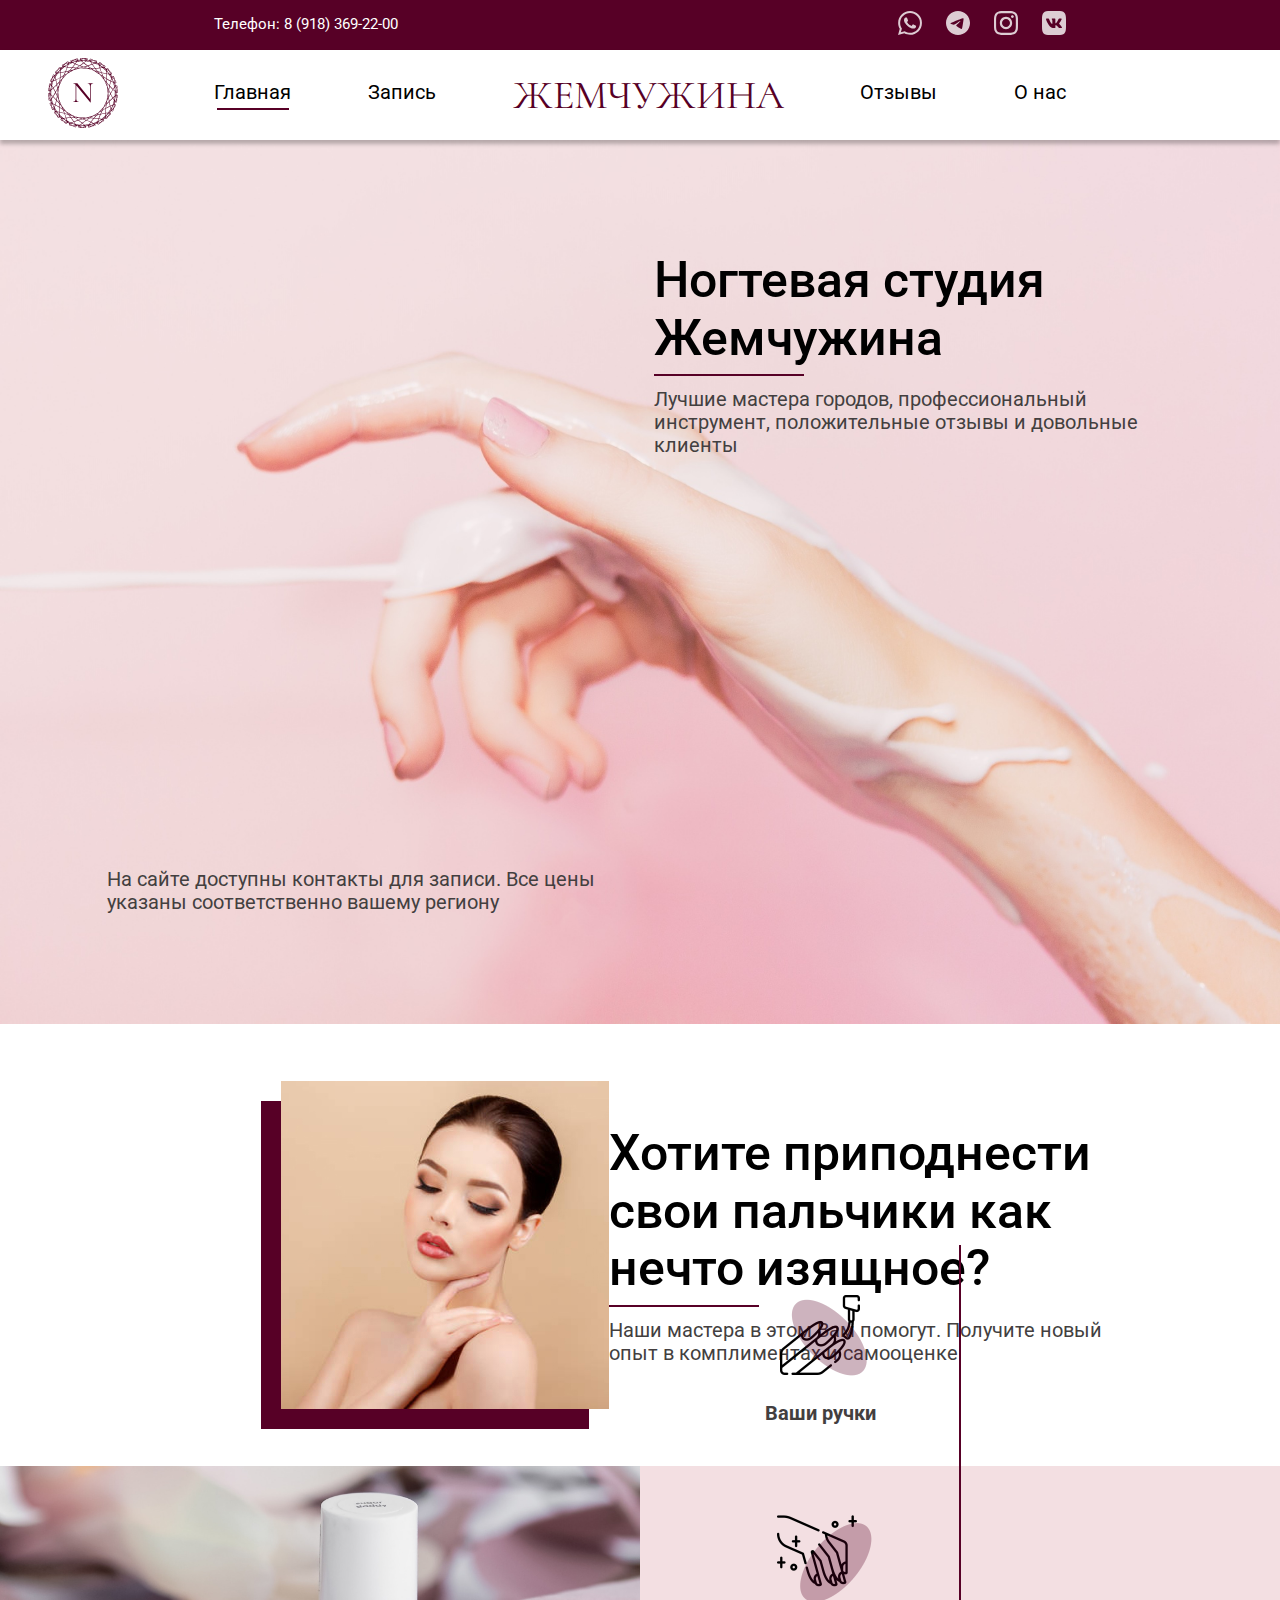
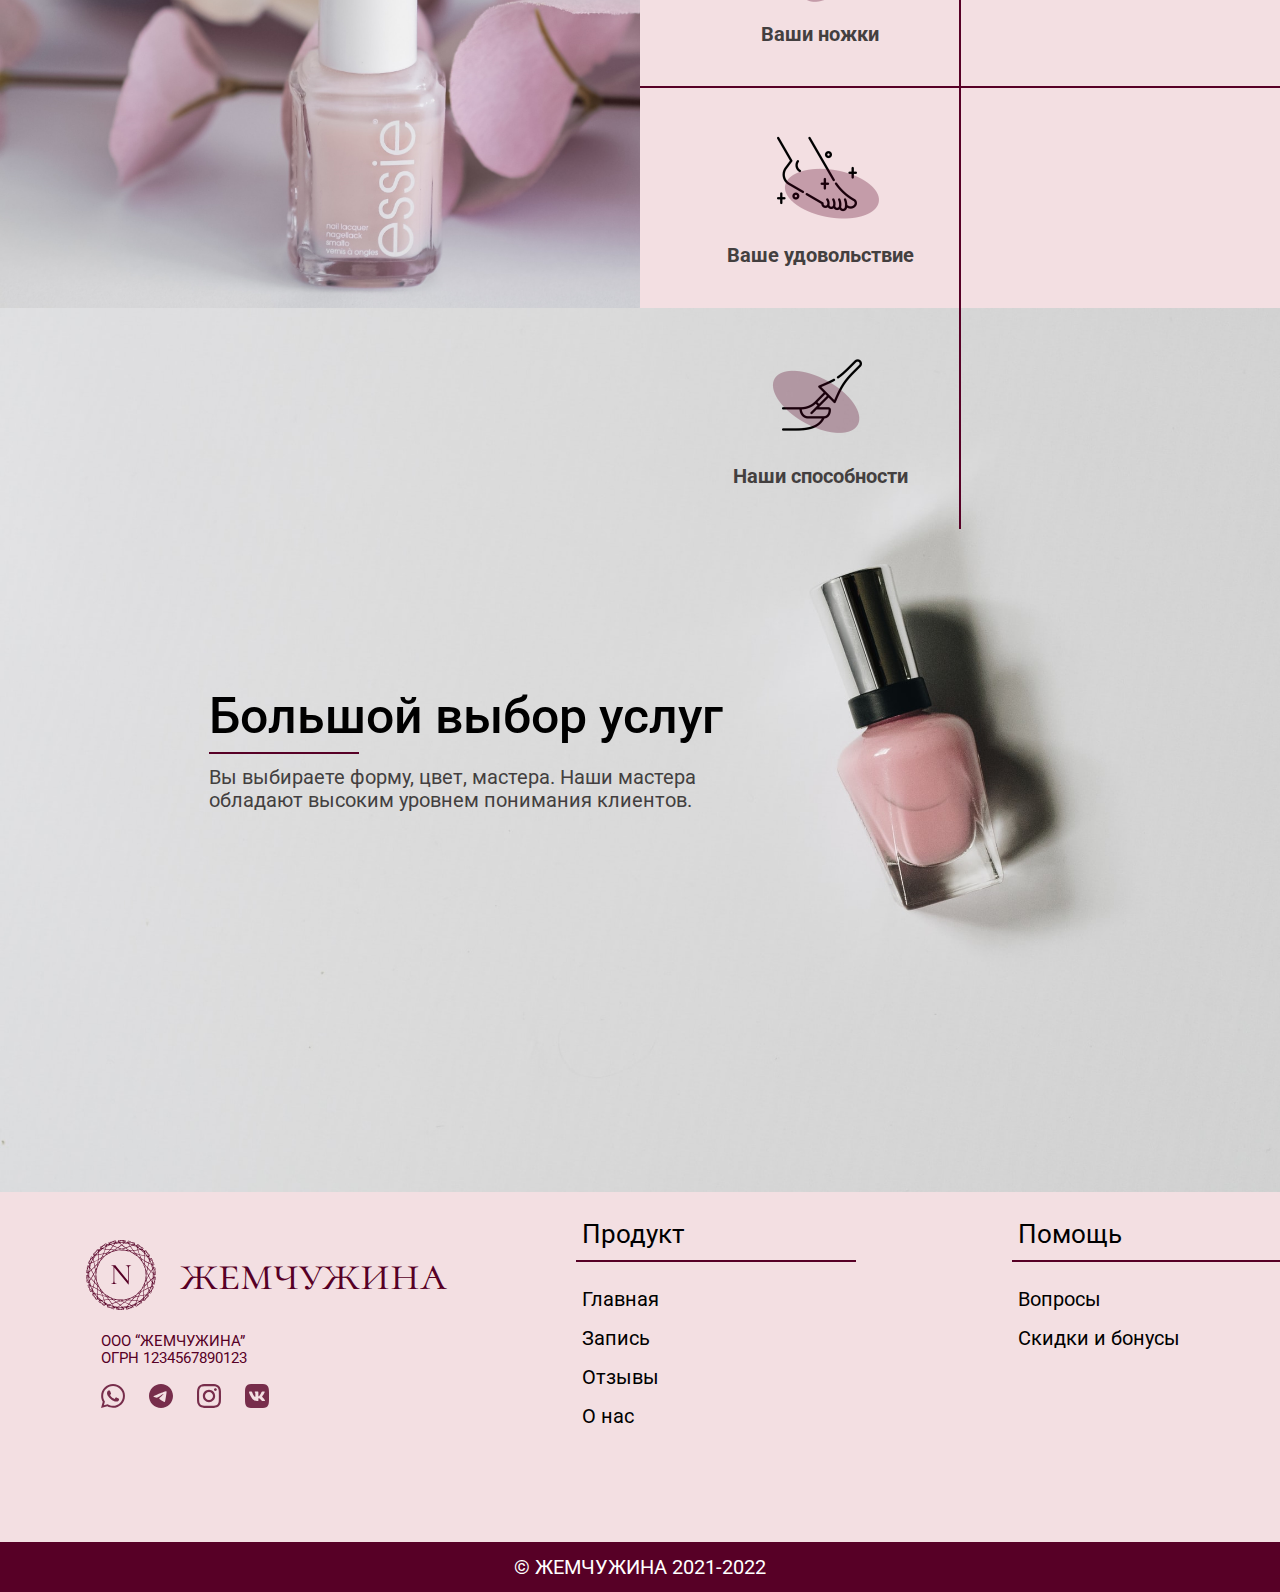
==== commit 47b167f3: "Внесены актуальные данные страниц записи и главной Добавлена возможность выбора салона для записи До" ====
--- a/index.html
+++ b/index.html
@@ -17,30 +17,30 @@
   <body>
     <header class="header container">
       <div class="header-contacts">
-        <span class="phone-number">Телефон: +7 999 999-99-99</span>
+        <span class="phone-number">Телефон: 8 (918) 369-22-00</span>
         <nav class="header-social-links">
-          <a href="#" class="header-social-link link">
+          <a href="https://web.whatsapp.com" class="header-social-link link">
             <img
               src="img/social-links/light-icons/whatsapp.svg"
               alt="What's App"
               class="social-link-icon"
             />
           </a>
-          <a href="#" class="header-social-link link">
+          <a href="https://web.telegram.org" class="header-social-link link">
             <img
               src="img/social-links/light-icons/telegram.svg"
               alt="Telegram"
               class="social-link-icon"
             />
           </a>
-          <a href="#" class="header-social-link link">
+          <a href="https://instagram.com" class="header-social-link link">
             <img
               src="img/social-links/light-icons/instagram.svg"
               alt="Instagram"
               class="social-link-icon"
             />
           </a>
-          <a href="#" class="header-social-link link">
+          <a href="https://vk.com/im" class="header-social-link link">
             <img
               src="img/social-links/light-icons/vkontakte.svg"
               alt="Vkontakte"
@@ -64,7 +64,7 @@
             <div class="header-link-indicator" style="visibility: hidden";></div>
           </div>
           <div class="header-link-field">
-            <a href="/" class="link header-main-link company-logotip">NOGTI</a>
+            <a href="/" class="link header-main-link company-logotip">ЖЕМЧУЖИНА</a>
           </div>
           <div class="header-link-field">
             <a href="/reviews.html" class="link header-link">Отзывы</a>
@@ -82,32 +82,29 @@
       <div class="title1th">
         <section class="title1th-section-left title-info">
           <p class="title-subdescription">
-            Салон ногтей создание шедевров. Салон ногтей создание шедевров.
-            Салон ногтей создание шедевров. Салон ногтей создание шедевров.
+            На сайте доступны контакты для записи. Все цены указаны соответственно вашему региону
           </p>
         </section>
         <section class="title1th-section-right title-info">
-          <h3 class="title-caption">Салон Ногтей Создание Шедевров</h3>
+          <h3 class="title-caption">Ногтевая студия Жемчужина</h3>
           <div class="title-delim"></div>
           <p class="title-description">
-            Салон ногтей создание шедевров. Салон ногтей создание шедевров.
-            Салон ногтей создание шедевров. Салон ногтей создание шедевров.
+            Лучшие мастера городов, профессиональный инструмент, положительные отзывы и довольные клиенты
           </p>
         </section>
       </div>
       <!-- /.title1th -->
       <div class="title2th">
         <img
-          src="img/titles/title2th-image.jpg"
+          src="img/main/titles/title2th-image.jpg"
           alt="image"
           class="title2th-image"
         />
         <section class="title2th-section-info title-info">
-          <h3 class="title-caption">Салон Ногтей Создание Шедевров</h3>
+          <h3 class="title-caption">Хотите приподнести свои пальчики как нечто изящное?</h3>
           <div class="title-delim"></div>
           <p class="title-description">
-            Салон ногтей создание шедевров. Салон ногтей создание шедевров.
-            Салон ногтей создание шедевров. Салон ногтей создание шедевров.
+            Наши мастера в этом Вам помогут. Получите новый опыт в комплиментах и самооценке
           </p>
         </section>
       </div>
@@ -117,35 +114,35 @@
         <section class="title3th-section-right title3th-services">
           <section class="title3th-service">
             <img
-              src="img/services/service1.png"
-              alt="image"
-              class="title3th-service-image"
-            />
-            <p class="title3th-service-description">Салон ногтей</p>
-          </section>
-          <section class="title3th-service">
-            <img
-              src="img/services/service2.png"
-              alt="image"
-              class="title3th-service-image"
-            />
-            <p class="title3th-service-description">Создание шедевров</p>
-          </section>
-          <section class="title3th-service">
-            <img
-              src="img/services/service3.png"
-              alt="image"
-              class="title3th-service-image"
-            />
-            <p class="title3th-service-description">Создание шедевров</p>
-          </section>
-          <section class="title3th-service">
-            <img
-              src="img/services/service4.png"
-              alt="image"
-              class="title3th-service-image"
-            />
-            <p class="title3th-service-description">Салон ногтей</p>
+              src="img/main/services/service1.png"
+              alt="image"
+              class="title3th-service-image"
+            />
+            <p class="title3th-service-description">Ваши ручки</p>
+          </section>
+          <section class="title3th-service">
+            <img
+              src="img/main/services/service2.png"
+              alt="image"
+              class="title3th-service-image"
+            />
+            <p class="title3th-service-description">Ваши ножки</p>
+          </section>
+          <section class="title3th-service">
+            <img
+              src="img/main/services/service3.png"
+              alt="image"
+              class="title3th-service-image"
+            />
+            <p class="title3th-service-description">Ваше удовольствие</p>
+          </section>
+          <section class="title3th-service">
+            <img
+              src="img/main/services/service4.png"
+              alt="image"
+              class="title3th-service-image"
+            />
+            <p class="title3th-service-description">Наши способности</p>
           </section>
           <div class="title3th-delim-vertical"></div>
           <div class="title3th-delim-horizontal"></div>
@@ -154,11 +151,10 @@
       <!-- /.title3th -->
       <div class="title4th">
         <section class="title4th-section-info title-info">
-          <h3 class="title-caption">Салон Ногтей Создание Шедевров</h3>
+          <h3 class="title-caption">Большой выбор услуг</h3>
           <div class="title-delim"></div>
           <p class="title-description">
-            Салон ногтей создание шедевров. Салон ногтей создание шедевров.
-            Салон ногтей создание шедевров. Салон ногтей создание шедевров.
+            Вы выбираете форму, цвет, мастера. Наши мастера обладают высоким уровнем понимания клиентов.
           </p>
         </section>
       </div>
@@ -169,35 +165,35 @@
         <div class="about-company">
           <div class="logos">
             <img src="img/logo/logo.svg" alt="Logo" class="logo-icon" />
-            <span class="footer-company-logotip company-logotip">NOGTI</a>
+            <span class="footer-company-logotip company-logotip">жемчужина</a>
           </div>
           <div class="company-info">
-            <span class="company-name">ООО “Nogti”</span>
+            <span class="company-name">ООО “ЖЕМЧУЖИНА”</span>
             <span class="registration-number">ОГРН 1234567890123</span>
           </div>
           <nav class="footer-social-links">
-            <a href="#" class="footer-social-link link">
+            <a href="https://web.whatsapp.com" class="footer-social-link link">
               <img
                 src="img/social-links/dark-icons/whatsapp.svg"
                 alt="What's App"
                 class="social-link-icon"
               />
             </a>
-            <a href="#" class="footer-social-link link">
+            <a href="https://web.telegram.org" class="footer-social-link link">
               <img
                 src="img/social-links/dark-icons/telegram.svg"
                 alt="Telegram"
                 class="social-link-icon"
               />
             </a>
-            <a href="#" class="footer-social-link link">
+            <a href="https://instagram.com" class="footer-social-link link">
               <img
                 src="img/social-links/dark-icons/instagram.svg"
                 alt="Instagram"
                 class="social-link-icon"
               />
             </a>
-            <a href="#" class="footer-social-link link">
+            <a href="https://vk.com/im" class="footer-social-link link">
               <img
                 src="img/social-links/dark-icons/vkontakte.svg"
                 alt="Vkontakte"
@@ -211,10 +207,10 @@
             <span class="footer-nav-title">Продукт</span>
             <div class="footer-nav-delim"></div>
             <nav class="footer-nav-links">
-              <a href="#" class="footer-nav-link link">Салоны</a>
-              <a href="#" class="footer-nav-link link">Мастера</a>
+              <a href="/index.html" class="footer-nav-link link">Главная</a>
+              <a href="/appointment.html" class="footer-nav-link link">Запись</a>
               <a href="/reviews.html" class="footer-nav-link link">Отзывы</a>
-              <a href="#" class="footer-nav-link link">Примеры работ</a>
+              <a href="/about.html" class="footer-nav-link link">О нас</a>
             </nav>
           </div>
           <div class="footer-nav-block">
@@ -230,7 +226,7 @@
       </div>
       <!-- /.footer-main -->
       <div class="footer-licence">
-        <span class="footer-licence-text">© NOGTI 2021</span>
+        <span class="footer-licence-text">© ЖЕМЧУЖИНА 2021-2022</span>
       </div>
     </footer>
     <!-- /.footer -->
--- a/css/style.css
+++ b/css/style.css
@@ -1,5 +1,11 @@
-* {
+*,
+*:after,
+*:before {
+  -webkit-box-sizing: border-box;
+  -moz-box-sizing: border-box;
   box-sizing: border-box;
+  padding: 0;
+  margin: 0;
 }
 body {
   background-color: #e5e5e5;
@@ -58,7 +64,7 @@
   margin-right: auto;
   margin-top: 4px;
   margin-bottom: 0;
-  width: calc( 100% - 5px );
+  width: calc(100% - 5px);
   height: 2px;
   background: #570026;
 }
@@ -73,7 +79,7 @@
   font-family: Cormorant SC;
   font-style: normal;
   font-weight: normal;
-  font-size: 48px;
+  font-size: 40px;
   color: #570026;
 }
 .link {
@@ -117,7 +123,7 @@
 }
 .title1th {
   height: 884px;
-  background: url(../img/titles/title1th.jpg);
+  background: url(../img/main/titles/title1th.jpg);
   background-repeat: no-repeat;
   background-size: cover;
   position: relative;
@@ -158,7 +164,7 @@
 .title3th-section-left {
   width: 720px;
   height: 100%;
-  background: url(../img/titles/title3th-image.jpg);
+  background: url(../img/main/titles/title3th-image.jpg);
   background-repeat: no-repeat;
   background-size: cover;
 }
@@ -207,7 +213,7 @@
 }
 .title4th {
   height: 884px;
-  background: url(../img/titles/title4th.jpg);
+  background: url(../img/main/titles/title4th.jpg);
   background-repeat: no-repeat;
   background-size: cover;
   display: flex;
@@ -215,6 +221,19 @@
 }
 .title4th-section-info {
   margin-left: 209px;
+}
+
+.appointment-title {
+  height: 516px;
+  position: relative;
+  background: url(../img/appointment/titles/title.jpg);
+  background-repeat: no-repeat;
+  background-size: cover;
+}
+.appointment-title-info {
+  position: absolute;
+  left: 74px;
+  bottom: 100px;
 }
 
 .title-specialists {
@@ -400,3 +419,384 @@
   font-size: 20px;
   color: #ffffff;
 }
+
+.appointment-caption-wrapper {
+  margin-bottom: 28px;
+}
+.appointment-caption {
+  font-family: Roboto;
+  font-style: normal;
+  font-weight: normal;
+  font-size: 26px;
+  color: #000000;
+}
+.appointment-text {
+  font-family: Roboto;
+  font-style: normal;
+  font-weight: normal;
+  font-size: 20px;
+  color: #000000;
+}
+.appointment-title-delim {
+  width: 138px;
+  height: 2px;
+  background: #570026;
+}
+.appointment-wrapper {
+  background-color: #ffffff;
+  display: flex;
+  position: relative;
+}
+.appointment-blocks {
+  margin-left: 52px;
+  margin-right: auto;
+  margin-top: -52px;
+  margin-bottom: 52px;
+  padding-left: 40px;
+  padding-top: 34px;
+  width: 868px;
+  z-index: 10;
+  background-color: #ffffff;
+  box-shadow: 4px 4px 8px 5px #e5e5e5;
+}
+.appointment-block {
+  margin-bottom: 36px;
+}
+.appointment-choose-saloon {
+  padding: 20px 32px;
+  max-width: 550px;
+  background: #ffffff;
+  border: 1px solid #570026;
+  border-radius: 5px;
+  display: flex;
+  align-items: center;
+}
+.appointment-choose-saloon-icon {
+  position: absolute;
+  right: 32px;
+}
+.appointment-contacts {
+  margin-left: 32px;
+}
+.appointment-contact-group {
+  display: flex;
+  align-items: center;
+}
+.appointment-contact-icon {
+  margin-right: 16px;
+}
+.workinghours-wrapper {
+  margin-left: 32px;
+  max-width: 460px;
+  display: flex;
+  flex-wrap: wrap;
+}
+.workinghours-group {
+  margin-right: 52px;
+  margin-bottom: 12px;
+  width: 175px;
+  height: 32px;
+  display: flex;
+  align-items: center;
+}
+.workinghours-day-of-week {
+  margin-right: 22px;
+  padding: 3px 9px;
+  background: #ffffff;
+  border: 1px solid #570026;
+  border-radius: 5px;
+}
+.workinghours-group-order1 {
+  order: 1;
+}
+.workinghours-group-order2 {
+  order: 2;
+}
+.workinghours-group-order3 {
+  order: 3;
+}
+.workinghours-group-order4 {
+  order: 4;
+}
+.workinghours-group-order5 {
+  order: 5;
+}
+.workinghours-group-order6 {
+  order: 6;
+}
+.workinghours-group-order7 {
+  order: 7;
+}
+.specialists-block {
+  margin-left: auto;
+  margin-right: 52px;
+  margin-top: -52px;
+  margin-bottom: 52px;
+  width: 438px;
+  height: max-content;
+  padding: 22px;
+  z-index: 10;
+  background-color: #ffffff;
+  box-shadow: 4px 4px 8px 5px #e5e5e5;
+}
+.specialists-caption-wrapper {
+  margin-bottom: 12px;
+  text-align: center;
+}
+.specialists-caption {
+  font-family: Roboto;
+  font-style: normal;
+  font-weight: normal;
+  font-size: 26px;
+  color: #570026;
+}
+.specialists-delim {
+  margin-left: auto;
+  margin-right: auto;
+  margin-top: 10px;
+  margin-bottom: 0;
+  width: 100%;
+  height: 2px;
+  background: #570026;
+}
+.specialist-minicard {
+  margin-top: 22px;
+  width: 100%;
+  height: 120px;
+  display: flex;
+  align-items: center;
+  background: #ffffff;
+  box-shadow: 4px 4px 8px 5px #e5e5e5;
+}
+.specialist-picture {
+  margin-left: 30px;
+  width: 88px;
+  height: 88px;
+  object-fit: cover;
+  border-radius: 100px;
+  border: 1px solid #570026;
+}
+.specialist-minicard-info {
+  margin-left: 20px;
+}
+.specialist-name {
+  font-family: Roboto;
+  font-style: normal;
+  font-weight: normal;
+  font-size: 20px;
+  color: #000000;
+}
+.specialist-reviews {
+  font-family: Roboto;
+  font-style: normal;
+  font-weight: normal;
+  font-size: 15px;
+  color: #000000;
+}
+.rating-stars {
+  display: flex;
+}
+.rating-star {
+  margin: 0;
+}
+
+.reviews-title-block {
+  height: 517px;
+  background: url(../img/reviews/title.jpg);
+  background-repeat: no-repeat;
+  background-size: cover;
+  position: relative;
+}
+.reviews-title-text-wrapper {
+  position: absolute;
+  left: 74px;
+  bottom: 105px;
+}
+.reviews-title-text {
+  font-family: Roboto;
+  font-style: normal;
+  font-weight: 500;
+  font-size: 50px;
+  color: #000000;
+}
+.reviews-title-delim {
+  width: 138px;
+  height: 2px;
+  background: #570026;
+}
+.reviews-main-block-wrapper {
+  padding-left: 56px;
+  padding-right: 56px;
+  padding-bottom: 56px;
+  background-color: white;
+  display: flex;
+  justify-content: space-between;
+  position: relative;
+  z-index: 1;
+}
+.reviews-block-wrapper {
+  margin-top: -56px;
+  margin-bottom: 0;
+  width: 864px;
+}
+.review-cards {
+  margin-left: 0;
+  margin-right: 0;
+  margin-top: -30px;
+  margin-bottom: 0;
+}
+.review-card {
+  margin-left: 0;
+  margin-right: 0;
+  margin-top: 30px;
+  margin-bottom: 0;
+  padding: 11px 23px;
+  background: #ffffff;
+  box-shadow: 4px 4px 8px 5px #e5e5e5;
+}
+.review-card-title {
+  display: flex;
+  align-items: center;
+}
+.reviewer-picture {
+  width: 88px;
+  height: 88px;
+  object-fit: cover;
+  border-radius: 100px;
+  border: 1px solid #570026;
+}
+.review-card-title-info {
+  margin-left: 14px;
+  margin-right: auto;
+}
+.review-card-title-reviewer-info {
+  margin-bottom: 2px;
+  display: flex;
+}
+.review-name {
+  margin-right: 14px;
+  font-family: Roboto;
+  font-style: normal;
+  font-weight: bold;
+  font-size: 20px;
+  color: #000000;
+}
+.review-rating {
+  margin-right: 14px;
+}
+.review-date {
+  margin-right: 14px;
+  font-family: Roboto;
+  font-style: normal;
+  font-weight: normal;
+  font-size: 20px;
+  color: #433f3f;
+}
+.review-card-title-reviewed-specialist-info {
+  display: flex;
+  align-items: center;
+}
+.reviewed-specialist-name {
+  font-family: Roboto;
+  font-style: normal;
+  font-weight: normal;
+  color: #000000;
+}
+.reviewed-specialist-picture {
+  margin-left: 15px;
+  margin-right: 0;
+  width: 50px;
+  height: 50px;
+  object-fit: cover;
+  border-radius: 100px;
+  border: 1px solid #570026;
+  box-sizing: border-box;
+}
+.review-card-description {
+  margin-top: 20px;
+  margin-bottom: 14px;
+  font-family: Roboto;
+  font-style: normal;
+  font-weight: normal;
+  font-size: 20px;
+  color: #433f3f;
+}
+.reviews-specialists-block-wrapper {
+  margin-top: 0;
+  margin-bottom: 0;
+  width: 436px;
+}
+
+.wrapper-dropdown {
+  position: relative;
+  cursor: pointer;
+  -webkit-transition: all 0.3s ease-out;
+  -moz-transition: all 0.3s ease-out;
+  -ms-transition: all 0.3s ease-out;
+  -o-transition: all 0.3s ease-out;
+  transition: all 0.3s ease-out;
+}
+
+.wrapper-dropdown .dropdown {
+  position: absolute;
+  top: 100%;
+  left: 0;
+  right: 0;
+
+  background: #fff;
+  border-radius: 0 0 5px 5px;
+  border: 1px solid rgba(0, 0, 0, 0.2);
+  border-top: none;
+  border-bottom: none;
+  list-style: none;
+  -webkit-transition: all 0.3s ease-out;
+  -moz-transition: all 0.3s ease-out;
+  -ms-transition: all 0.3s ease-out;
+  -o-transition: all 0.3s ease-out;
+  transition: all 0.3s ease-out;
+
+  max-height: 0;
+  overflow: hidden;
+}
+
+.wrapper-dropdown .dropdown li {
+  padding: 20px 32px;
+  background: #ffffff;
+  align-items: center;
+  border-top: 1px solid #570026;
+  -webkit-transition: all 0.3s ease-out;
+  -moz-transition: all 0.3s ease-out;
+  -ms-transition: all 0.3s ease-out;
+  -o-transition: all 0.3s ease-out;
+  transition: all 0.3s ease-out;
+}
+
+.wrapper-dropdown .dropdown li i {
+  color: inherit;
+  vertical-align: middle;
+}
+
+.wrapper-dropdown .dropdown li:hover {
+  background: #f3dfe2;
+  -webkit-transition: all 0.3s ease-out;
+  -moz-transition: all 0.3s ease-out;
+  -ms-transition: all 0.3s ease-out;
+  -o-transition: all 0.3s ease-out;
+  transition: all 0.3s ease-out;
+}
+
+.wrapper-dropdown.active {
+  border-radius: 5px 5px 0 0;
+  background: #f3dfe2;
+  box-shadow: none;
+}
+
+.wrapper-dropdown.active .dropdown {
+  border-left: 1px solid #570026;
+  border-right: 1px solid #570026;
+  border-bottom: 1px solid #570026;
+  max-height: 400px;
+}
+.hidden {
+  display: none;
+}
